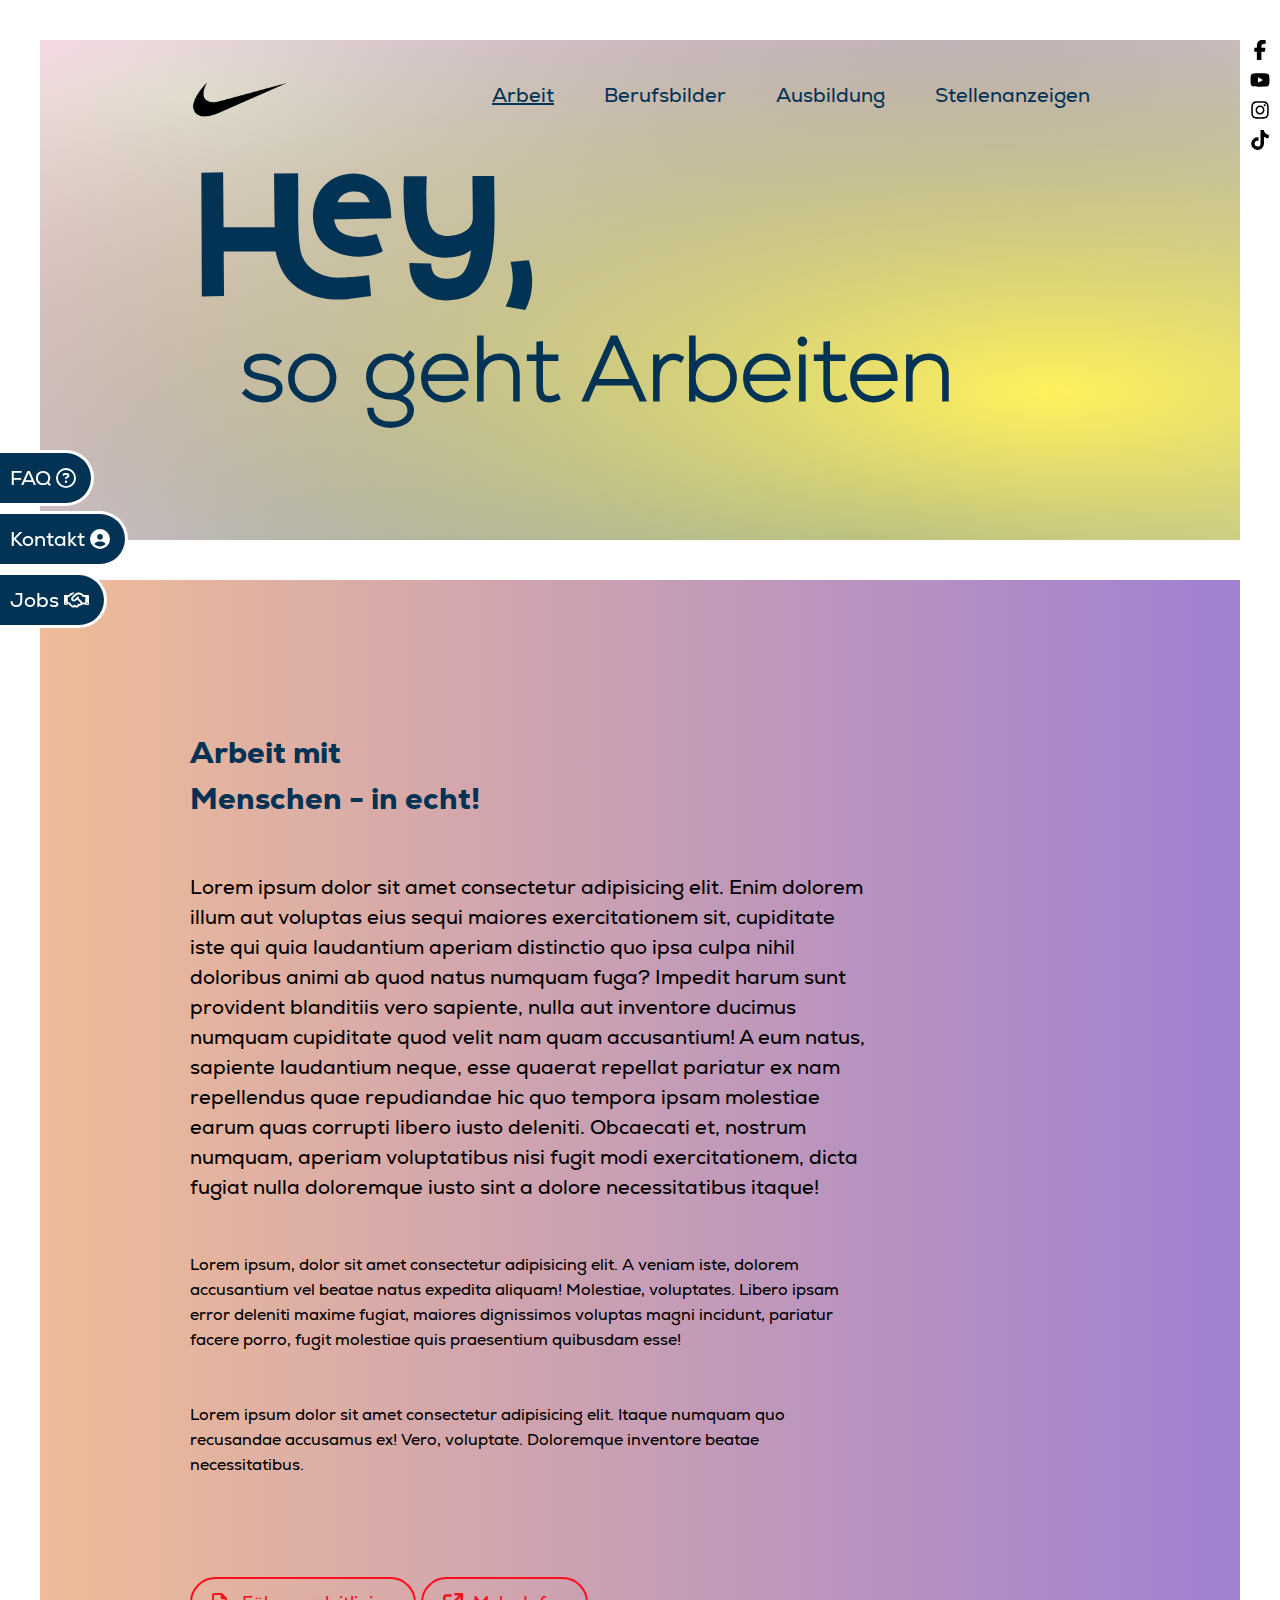
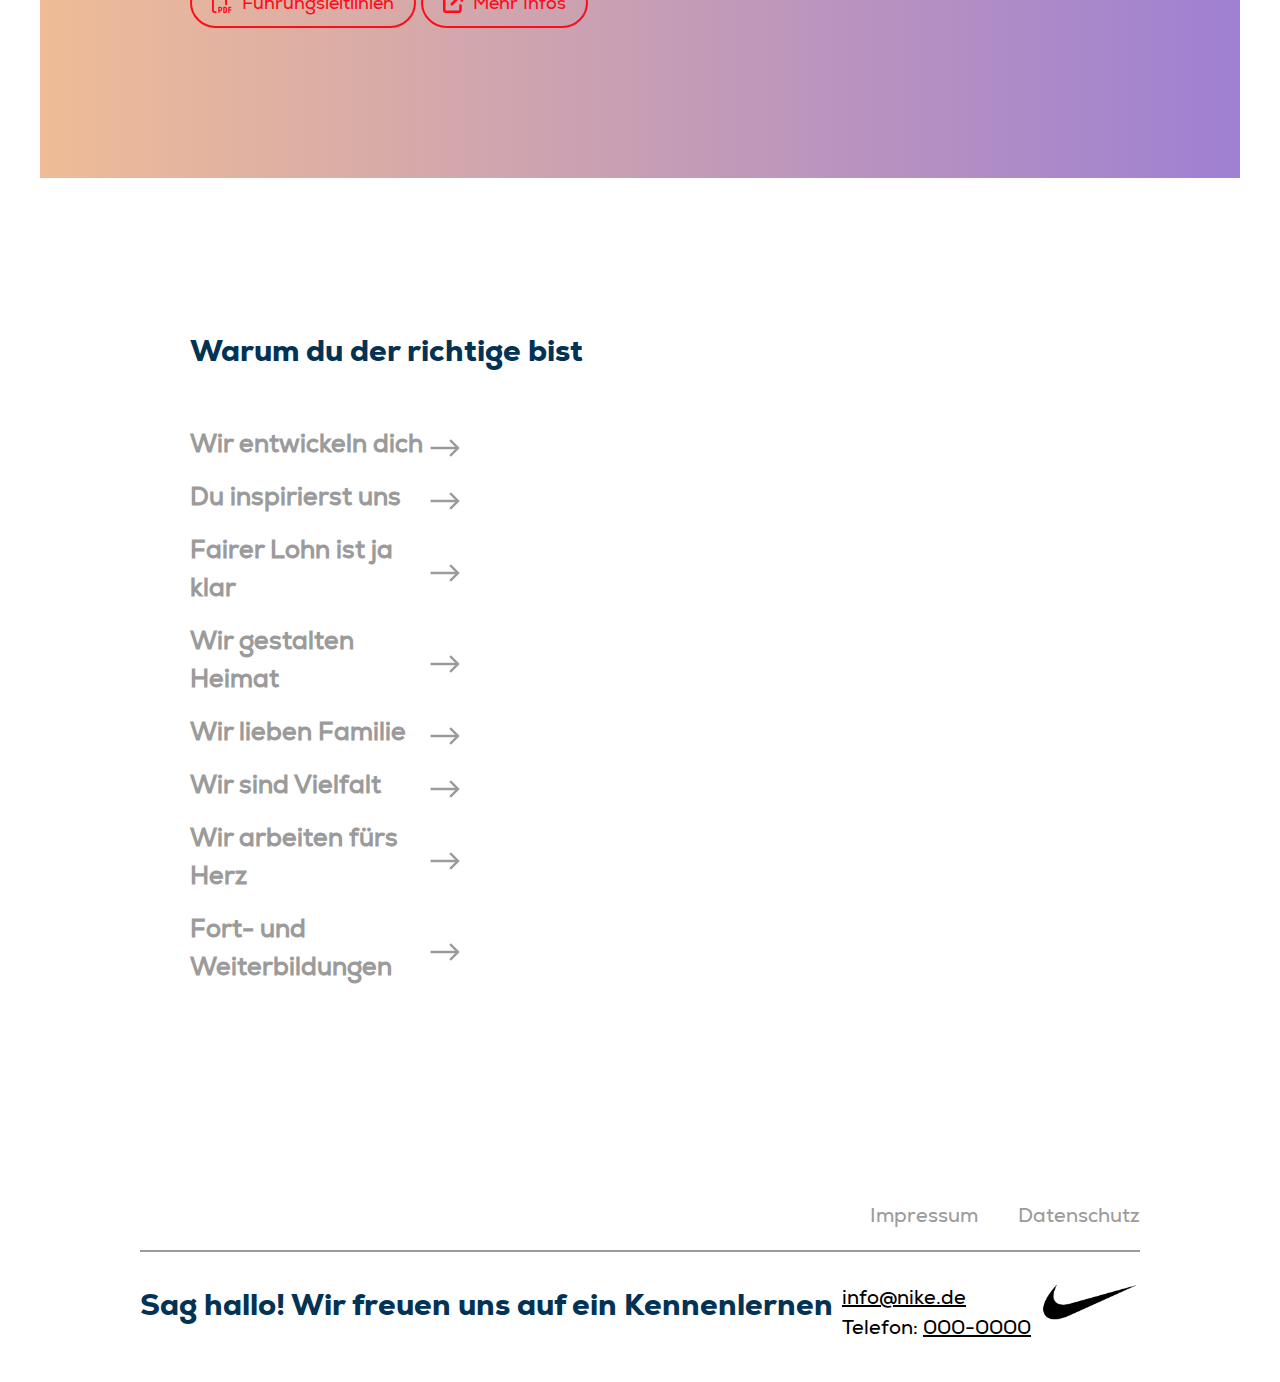
==== pages/unterseite.html @ 3cd03666 "first push" ====
<!DOCTYPE html>
<html lang="en">
<head>
    <meta charset="UTF-8">
    <meta name="viewport" content="width=device-width, initial-scale=1.0">
    <link rel="stylesheet" href="./../style/styles.css">
    <title>Unterseite</title>
</head>
<body>
    <div class="sidenav">
        <a href="">FAQ<img src="./../assets/questionmark.svg" alt=""></a>
        <a href="">Kontakt<img src="./../assets/user.svg" alt=""></a>
        <a href="">Jobs<img src="./../assets/hands.svg" alt=""></a>
    </div>
    <header class="unterseite">
        <nav>
            <a href="./../index.html"><img src="./../assets/nike.png" alt="nike-logo"></a>
            <ul>
                <li><a class="nav-active" href="">Arbeit</a></li>
                <li><a href="">Berufsbilder</a></li>
                <li><a href="">Ausbildung</a></li>
                <li><a href="">Stellenanzeigen</a></li>
            </ul>
        </nav>
        <h1><span>Hey,</span><br>so geht Arbeiten</h1>
        <div class="clipped-image">
            <img src="https://images.unsplash.com/photo-1519698363407-c948d65fbc94?q=80&w=3570&auto=format&fit=crop&ixlib=rb-4.0.3&ixid=M3wxMjA3fDB8MHxwaG90by1wYWdlfHx8fGVufDB8fHx8fA%3D%3D" alt="Background Image">
            <svg xmlns="http://www.w3.org/2000/svg" width="0" height="0">
                <defs>
                    <clipPath id="clip-path">
                        <path d="m63.8 213.2 604-208c49.3-17 103.1 9.2 120.1 58.6 17 49.3-9.2 103.1-58.6 120.1l-604 208c-49.3 17-103.1-9.2-120.1-58.6-17-49.4 9.2-103.1 58.6-120.1z"/>
                    </clipPath>
                </defs>
            </svg>
        </div>
    </header>
    <div class="social">
        <a href=""><img src="./../assets/facebook.svg" alt=""></a>
        <a href=""><img src="./../assets/youtube.svg" alt=""></a>
        <a href=""><img src="./../assets/insta.svg" alt=""></a>
        <a href=""><img src="./../assets/tiktok.svg" alt=""></a>
    </div>
    <section class="block-mit-hintergrund">
        <h2>Arbeit mit <br>Menschen - in echt!</h2>
        <p>Lorem ipsum dolor sit amet consectetur adipisicing elit. Enim dolorem illum aut voluptas eius sequi maiores exercitationem sit, cupiditate iste qui quia laudantium aperiam distinctio quo ipsa culpa nihil doloribus animi ab quod natus numquam fuga? Impedit harum sunt provident blanditiis vero sapiente, nulla aut inventore ducimus numquam cupiditate quod velit nam quam accusantium! A eum natus, sapiente laudantium neque, esse quaerat repellat pariatur ex nam repellendus quae repudiandae hic quo tempora ipsam molestiae earum quas corrupti libero iusto deleniti. Obcaecati et, nostrum numquam, aperiam voluptatibus nisi fugit modi exercitationem, dicta fugiat nulla doloremque iusto sint a dolore necessitatibus itaque!</p>
        <p class="kleiner-text">Lorem ipsum, dolor sit amet consectetur adipisicing elit. A veniam iste, dolorem accusantium vel beatae natus expedita aliquam! Molestiae, voluptates. Libero ipsam error deleniti maxime fugiat, maiores dignissimos voluptas magni incidunt, pariatur facere porro, fugit molestiae quis praesentium quibusdam esse!</p>
        <p class="kleiner-text">Lorem ipsum dolor sit amet consectetur adipisicing elit. Itaque numquam quo recusandae accusamus ex! Vero, voluptate. Doloremque inventore beatae necessitatibus.</p>
        <a href="" class="button inverted"><img src="./../assets/pdf.svg" alt=""> Führungsleitlinien</a>
        <a href="" class="button inverted"><img src="./../assets/arrow-top-right.svg" alt=""> Mehr Infos</a>
        <img src="" alt="">
    </section>
    <section class="punkte-mit-infos">
        <h2>Warum du der richtige bist</h2>
        <div class="tabs">
            <div class="img-headline">
            <h3 class="tablink" onclick="openTab(event, 'entwickeln')">Wir entwickeln dich</h3><img src="./../assets/arrow-grey.svg" alt="">
            </div>
            <div class="img-headline">
            <h3 class="tablink" onclick="openTab(event, 'inspirieren')">Du inspirierst uns</h3><img src="./../assets/arrow-grey.svg" alt="">
            </div>
            <div class="img-headline">
            <h3 class="tablink" onclick="openTab(event, 'lohn')">Fairer Lohn ist ja klar</h3><img src="./../assets/arrow-grey.svg" alt="">
            </div>
            <div class="img-headline">
            <h3 class="tablink" onclick="openTab(event, 'heimat')">Wir gestalten Heimat</h3><img src="./../assets/arrow-grey.svg" alt="">
            </div>
            <div class="img-headline">
            <h3 class="tablink" onclick="openTab(event, 'familie')">Wir lieben Familie</h3><img src="./../assets/arrow-grey.svg" alt="">
            </div>
            <div class="img-headline">
            <h3 class="tablink" onclick="openTab(event, 'vielfalt')">Wir sind Vielfalt</h3><img src="./../assets/arrow-grey.svg" alt="">
            </div>
            <div class="img-headline">
            <h3 class="tablink" onclick="openTab(event, 'herz')">Wir arbeiten fürs Herz</h3><img src="./../assets/arrow-grey.svg" alt="">
            </div>
            <div class="img-headline">
            <h3 class="tablink" onclick="openTab(event, 'weiterbildungen')">Fort- und Weiterbildungen</h3><img src="./../assets/arrow-grey.svg" alt="">
            </div>
        </div>

        <div id="entwickeln" class="tabcontent">
            <p>Bei uns hast du die Möglichkeit, dich kontinuierlich weiterzuentwickeln und neue Fähigkeiten zu erlernen. Unsere Schulungsprogramme, Workshops und Mentoren unterstützen dich dabei, deine beruflichen Ziele zu erreichen. Wir bieten dir eine Plattform, auf der du deine Stärken entfalten und an neuen Herausforderungen wachsen kannst. Egal ob durch interne Projekte oder externe Weiterbildungen – wir setzen alles daran, dass du stets auf dem neuesten Stand bleibst und dein volles Potenzial ausschöpfen kannst.</p>
        </div>
        
        <div id="inspirieren" class="tabcontent">
            <p>Deine Ideen und dein Engagement treiben unser Unternehmen voran. Wir glauben fest daran, dass Innovation aus dem Input jedes Einzelnen entsteht, und schätzen kreative Ansätze, die uns helfen, neue Wege zu gehen. Bei uns hast du nicht nur die Möglichkeit, dich einzubringen, sondern wirst aktiv ermutigt, neue Perspektiven und Ansätze auszuprobieren. Gemeinsam schaffen wir eine inspirierende Atmosphäre, in der Visionen zur Realität werden und kontinuierliche Verbesserung das Herzstück unserer Unternehmenskultur ist.</p>
        </div>
        
        <div id="lohn" class="tabcontent">
            <p>Wir bieten dir eine faire und transparente Vergütung für deine Arbeit. Unser Vergütungssystem ist auf Chancengleichheit und Leistung ausgerichtet und stellt sicher, dass jede Form von Beitrag entsprechend gewürdigt wird. Darüber hinaus bieten wir attraktive Zusatzleistungen, wie betriebliche Altersvorsorge, Gesundheitsprogramme und finanzielle Boni, die deine Motivation belohnen. Wir verstehen, dass Wertschätzung nicht nur über Geld erfolgt, aber eine faire Bezahlung ist für uns eine grundlegende Voraussetzung für eine langfristige und erfolgreiche Zusammenarbeit.</p>
        </div>
        
        <div id="heimat" class="tabcontent">
            <p>Wir engagieren uns aktiv in der Gemeinschaft und gestalten gemeinsam unsere Zukunft. Als verantwortungsbewusstes Unternehmen legen wir großen Wert darauf, in den Regionen, in denen wir tätig sind, einen positiven Beitrag zu leisten. Unsere Mitarbeitenden sind an verschiedenen sozialen Projekten beteiligt, die unsere Umgebung lebenswerter machen. Ob durch Umweltinitiativen, Unterstützung von Bildungseinrichtungen oder gemeinschaftliche Veranstaltungen – wir verstehen uns als Teil der Gemeinschaft und arbeiten daran, diese nachhaltig zu stärken.</p>
        </div>
        
        <div id="familie" class="tabcontent">
            <p>Familienfreundliche Arbeitsbedingungen sind für uns selbstverständlich. Wir wissen, dass die Vereinbarkeit von Beruf und Familie essenziell für ein ausgewogenes Leben ist. Deswegen bieten wir flexible Arbeitszeiten, Homeoffice-Optionen und maßgeschneiderte Teilzeitmodelle an, die es unseren Mitarbeitenden ermöglichen, ihren beruflichen Verpflichtungen nachzugehen, ohne ihre familiären Prioritäten zu vernachlässigen. Zudem unterstützen wir junge Eltern durch finanzielle Zuschüsse und familienfreundliche Initiativen, um ihnen den Wiedereinstieg ins Berufsleben zu erleichtern.</p>
        </div>
        
        <div id="vielfalt" class="tabcontent">
            <p>Wir schätzen und fördern die Vielfalt in unserem Team. Unterschiedliche Perspektiven und Erfahrungen machen uns stark und ermöglichen uns, innovative Lösungen zu entwickeln. Unser Unternehmen steht für ein Arbeitsumfeld, in dem sich jeder Mitarbeitende unabhängig von Herkunft, Geschlecht, Alter, Religion oder sexueller Orientierung willkommen und wertgeschätzt fühlt. Wir setzen uns aktiv für Chancengleichheit ein und ermutigen jeden, seine Einzigartigkeit einzubringen und gemeinsam mit uns zu wachsen.</p>
        </div>
        
        <div id="herz" class="tabcontent">
            <p>Unsere Arbeit hat einen echten Mehrwert für die Gesellschaft. Wir streben danach, Produkte und Dienstleistungen zu schaffen, die das Leben der Menschen verbessern und zu einer nachhaltigeren Zukunft beitragen. Unser Engagement geht über wirtschaftlichen Erfolg hinaus – wir setzen uns für soziale Verantwortung, Umweltschutz und ethisches Handeln ein. Jeden Tag arbeiten wir daran, einen positiven Einfluss auf die Welt um uns herum zu haben und die Herausforderungen unserer Zeit aktiv anzugehen.</p>
        </div>
        
        <div id="weiterbildungen" class="tabcontent">
            <p>Wir unterstützen dich in deiner beruflichen und persönlichen Weiterbildung. Egal, ob du dich auf ein neues Fachgebiet spezialisieren oder deine Führungskompetenzen ausbauen möchtest – wir bieten dir die passenden Schulungen und Kurse an. Unser breites Angebot an Weiterbildungsmaßnahmen sorgt dafür, dass du stets neue Impulse erhältst und dich stetig weiterentwickeln kannst. Wir glauben, dass Lernen ein lebenslanger Prozess ist und fördern deine berufliche Entwicklung auf allen Ebenen.</p>
        </div>
    </section>
    <footer>
        <div class="grau">
            <a href="">Impressum</a><a href="">Datenschutz</a>
        </div>
        <div class="footer-info">
            <h2>Sag hallo! Wir freuen uns auf ein Kennenlernen</h2>
            <div class="footer-contact">
                <a href="email">info@nike.de</a>
                <p>Telefon: <a href="tel:0000000">000-0000</a></p>
            </div>
            <img src="./../assets/nike.png" alt="">
        </div>
    </footer>
    <script src="./../scripts/script.js"></script>
</body>
</html>
---- style/styles.css ----
/* general settings */

:root {
    --primary-color: #FC0D1B;
    --text-blue: #033354;
    --text-grey: #9b9b9b;
}

@font-face {
    font-family: "nexa-extralight";
    src: url(./../fonts/nexa/Nexa-ExtraLight.ttf);
}
@font-face {
    font-family: "nexa-heavy";
    src: url(./../fonts/nexa/Nexa-Heavy.ttf);
}
@font-face {
    font-family: "nexa-regular";
    src: url(./../fonts/nexa/Nexa-Regular.ttf);
}
@font-face {
    font-family: "kocha";
    src: url(./../fonts/kocha/Kocha-Clean.otf);
}
*{
    margin: 0;
    padding: 0;
    box-sizing: border-box;
    color: black;
    font-family: "nexa-regular";
    font-size: 20px;
}
img{
    max-width: 100%;
    display: block;
}
html{
    margin: 40px;
}
h1{
    font-size: 90px;
    font-family: "nexa-extralight";
    color: var(--text-blue);
}
h2{
    font-size: 30px;
    font-family: "nexa-heavy";
    color: var(--text-blue);
}
h3{
    font-size: 25px;
    font-family: "nexa-regular";
    color: var(--text-grey);
}
p{
    font-size: 20px;
}
.button{
    padding: 10px 20px;
    display: inline-block;
    width: fit-content;
    background-color: var(--primary-color);
    color: white;
    border: none;
    border-radius: 50px;
    cursor: pointer;
    font-size: 18px;
    text-decoration: none;
    margin-top: 50px;
    img{
        width: 20px;
        display: inline;
        transform: translateY(4px);
        margin-right: 5px;
    }
}
.inverted{
    background-color: transparent;
    color: var(--primary-color);
    border: 2px solid var(--primary-color);
}

/* styling der einzelnen teile */

header{
    background-image: radial-gradient(at 84.29980677612186% 70.40564800118372%, rgb(255, 241, 92) 0%, hsla(25.71428571428572, 90.0990099009901%, 80.19607843137256%, 0) 100%), radial-gradient(at 72.41374526234685% 99.05638146161041%, rgb(47, 92, 208) 0%, hsla(223.42105263157893, 34.86238532110092%, 57.25490196078431%, 0) 100%), radial-gradient(at 13.170907312759272% 11.737978022841112%, hsla(28.421052631578952, 54.28571428571431%, 93.13725490196079%, 1) 0%, hsla(28.421052631578952, 54.28571428571431%, 93.13725490196079%, 0) 100%), radial-gradient(at 10.855498085732451% 8.821309051008463%, rgb(242, 76, 225) 0%, hsla(345.2459016393443, 79.22077922077926%, 84.90196078431373%, 0) 100%), radial-gradient(at 54.59778639150479% 40.134779857699776%, rgb(28, 68, 168) 0%, hsla(223.42105263157893, 34.86238532110092%, 57.25490196078431%, 0) 100%);
    height: 600px;
    &.unterseite{
        height: 500px;
    }
    nav{
        display: flex;
        justify-content: space-between;
        padding: 40px 150px;
        img{
            width: 100px;
        }
        ul{
            list-style: none;
            display: flex;
            gap: 50px;
            a{
                color: var(--text-blue);
                text-decoration: none;
                &.nav-active{
                    text-decoration: underline;
                }
            }
        }
    }
    h1{
        line-height: 90px;
        padding: 75px 200px;
        position: relative;
        span{
            font-family: "kocha";
            font-size: 180px;
            font-weight: 200;
            color: var(--text-blue);
            position: absolute;
            left: 150px;
            top: 50px;
        }
    }
}
.sidenav{
    position: fixed;
    top: 50%;
    left: 0;
    transition: all 0.3s ease;
    display: flex;
    flex-direction: column;
    a{
        background-color: var(--text-blue);
        border-top-right-radius: 50px;
        border-bottom-right-radius: 50px;
        width: fit-content;
        text-decoration: none;
        color: white;
        display: flex;
        padding: 10px;
        margin-bottom: 5px;
        border: 3px solid white;
        border-left: none;
        transition: 0.3s;
        &:hover{
            scale: 1.2;
            transform: translateX(4%);
        }
        img{
            height: 20px;
            margin: 5px;
        }
    }
}

.social{
    position: absolute;
    right: 10px;
    top: 40px;
    img{
        width: 20px;
        height: 20px;
        margin-bottom: 10px;
    }
}

.text-bunt{
    padding: 150px;
    p {
        background: linear-gradient(90deg, #8282AF, #EFBC97);
        -webkit-background-clip: text;
        -webkit-text-fill-color: transparent;
        background-clip: text;
        /* text-fill-color: transparent; */
        width: 65%;
    }
}

.berufsfelder {
    text-align: center;
    position: relative;

    .slider {
        position: relative;
        width: 80%;
        margin: auto;
        overflow: hidden;

        .slides {
            display: flex;
            transition: transform 0.5s ease-in-out;
            gap: 25px;

            .slide {
                flex: 1 0 calc(25% - 25px); 
                box-sizing: border-box;
                position: relative;

                img {
                    width: 100%;
                    height: 400px;
                    object-fit: cover;
                    border-radius: 25px;
                }
            }
        }

        .navigation {
            display: flex;
            justify-content: center;
            align-items: center;
            margin-top: 10px;

            .prev,
            .next {
                color: black;
                background-color: transparent;
                border: none;
                width: 30px;
                height: 30px;
                cursor: pointer;
                font-size: 18px;
                margin: 0 10px;
                &:hover {
                    background-color: rgba(0, 0, 0, 0.1);
                    border-radius: 50%;
                }
            }

            .dots {
                display: flex;
                gap: 5px; 

                .dot {
                    display: inline-block;
                    width: 10px;
                    height: 10px;
                    background-color: none;
                    border: 1px solid black;
                    border-radius: 25px;
                    cursor: pointer;
                    transition: width 0.3s ease;

                    &:hover{
                        background-color: rgba(0, 0, 0, 0.1);
                    }

                    &.active {
                        width: 30px; 
                        border: 1px solid var(--primary-color);
                    }
                }
            }
        }
    }

    .overlay {
        position: absolute;
        bottom: 10px;
        left: 10px;
        color: white;
        background: rgba(0, 0, 0, 0.5);
        padding: 5px;
    }
}

.block-mit-hintergrund{
    background-image: linear-gradient(90deg, #EFBC97, #9f80d2);
    padding: 150px;
    margin-top: 40px;
    p{
        margin-top: 50px;
        margin-bottom: 50px;
        width: 75%;
    }
    .kleiner-text{
        font-size: 16px;
    }
}

footer{
    margin-inline: 100px;
    margin-top: 50px;
    .grau{
        text-align: right;
        padding-bottom: 20px;
        border-bottom: 2px solid var(--text-grey);
        a{
            color: var(--text-grey);
            text-decoration: none;
            padding-left: 40px;
        }
    }
    .footer-info{
        padding-top: 30px;
        display: flex;
        justify-content: space-between;
        .footer-contact{
            display: flex;
            flex-direction: column;
        }
        img{
            width: 100px;
            height: 40px;
        }
    }
}

/* test */
.punkte-mit-infos {
    padding: 150px;
    display: grid;
    grid-template-columns: 1fr 1fr;
    h2{
        grid-column: 1/3;
        margin-bottom: 50px;
    }
    .tabs {
        .tablink:hover {
            text-decoration: underline;
            cursor: pointer;
        }
        
        .tablink:focus {
            outline: none;
        }
        .tablink.active {
            color: var(--primary-color);
        }
        .img-headline{
            display: flex;
            justify-content: space-between;
            margin-right: 40%;
            margin-bottom: 15px;
            img{
                width: 30px;
                transform: translateY(5px);
            }
        }
    }
    
    
    .tabcontent {
        opacity: 0;
        transition: opacity 0.3s ease, visibility 0.3s ease;
    }
    
    
    
    .tabcontent.active {
        display: block;  
        opacity: 1;      
        visibility: visible; 
    }
    
    .tabcontent {
        display: none; 
        opacity: 0;    
        visibility: hidden; 
        transition: opacity 0.3s ease, visibility 0.3s ease;
    }
}

.clipped-image {
    position: absolute;
    width: 700px;
    height: auto;
    right: 0;
    top: 200px;
    img {
        width: 100%;
        height: auto;
        clip-path: url(#clip-path);
    }
    
    svg {
        position: absolute;
        width: 0;
        height: 0;
        clip-path: none;
        overflow: hidden;
    }
}
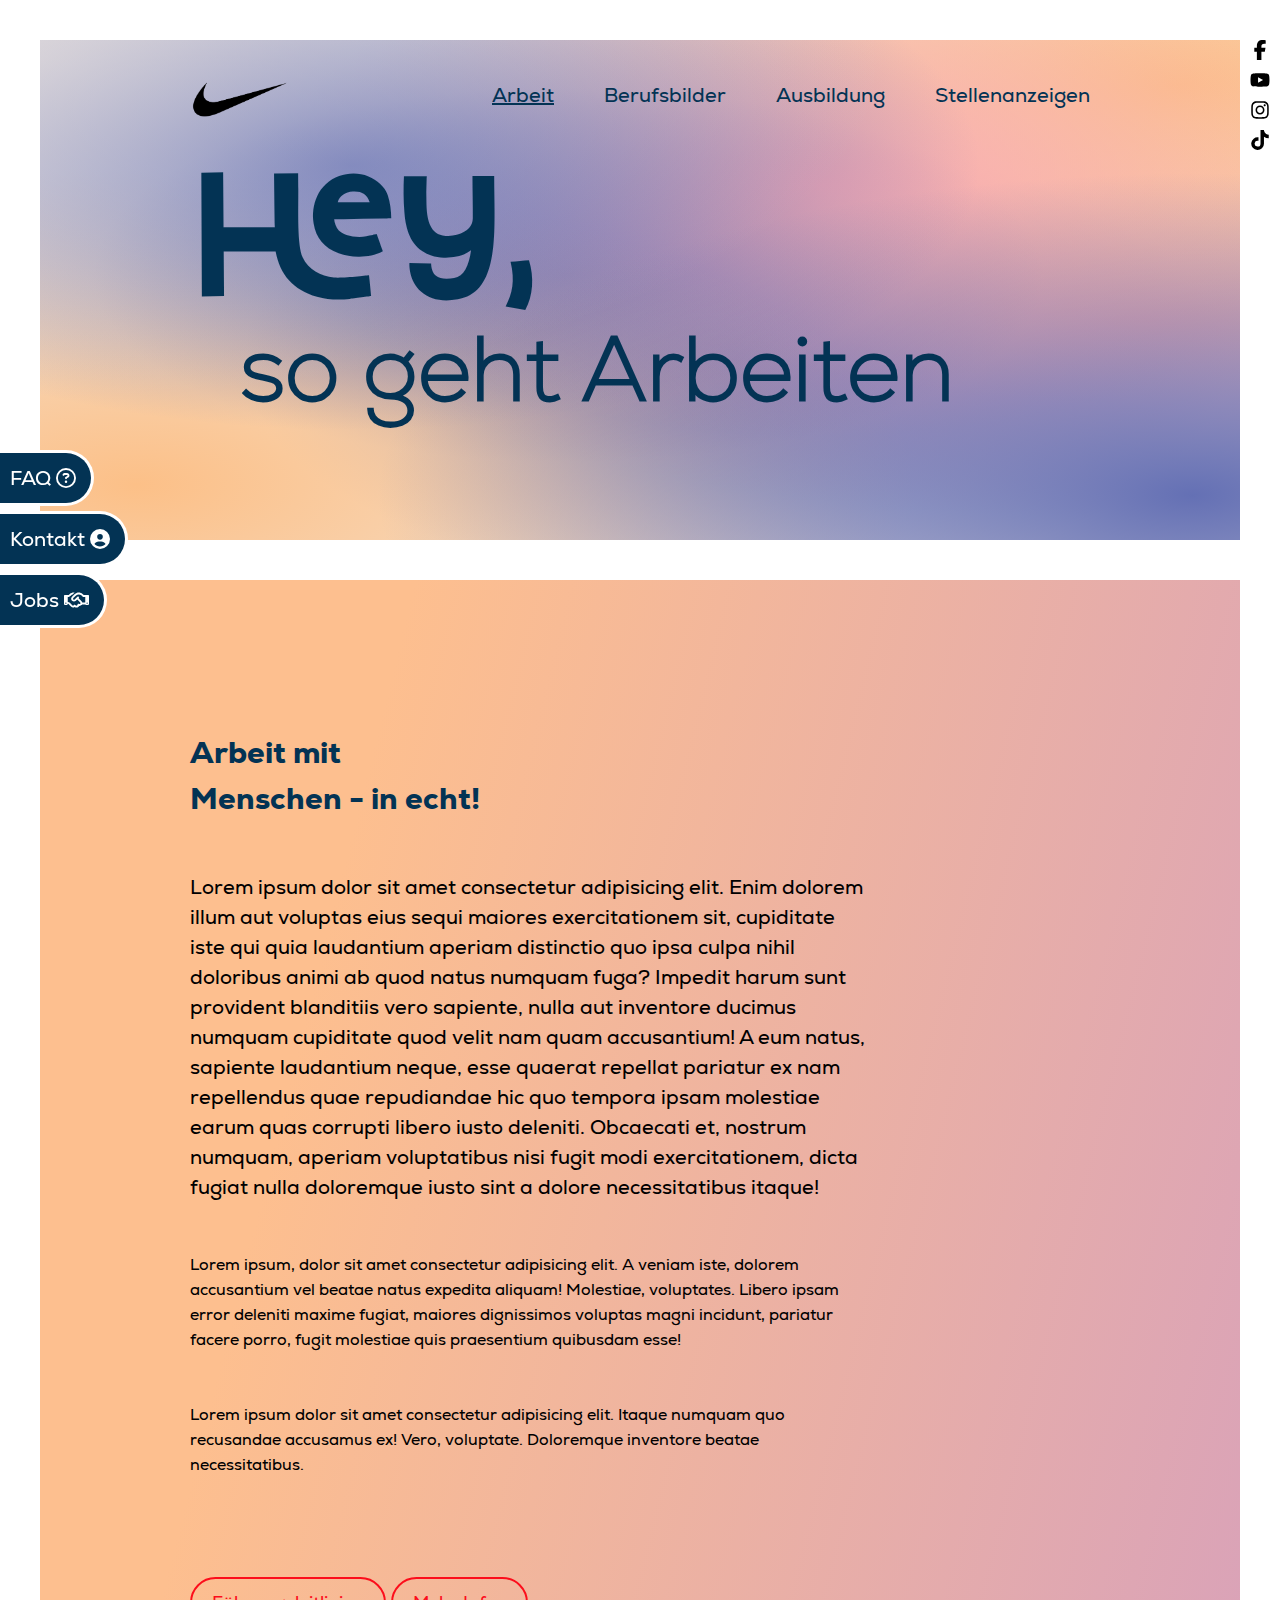
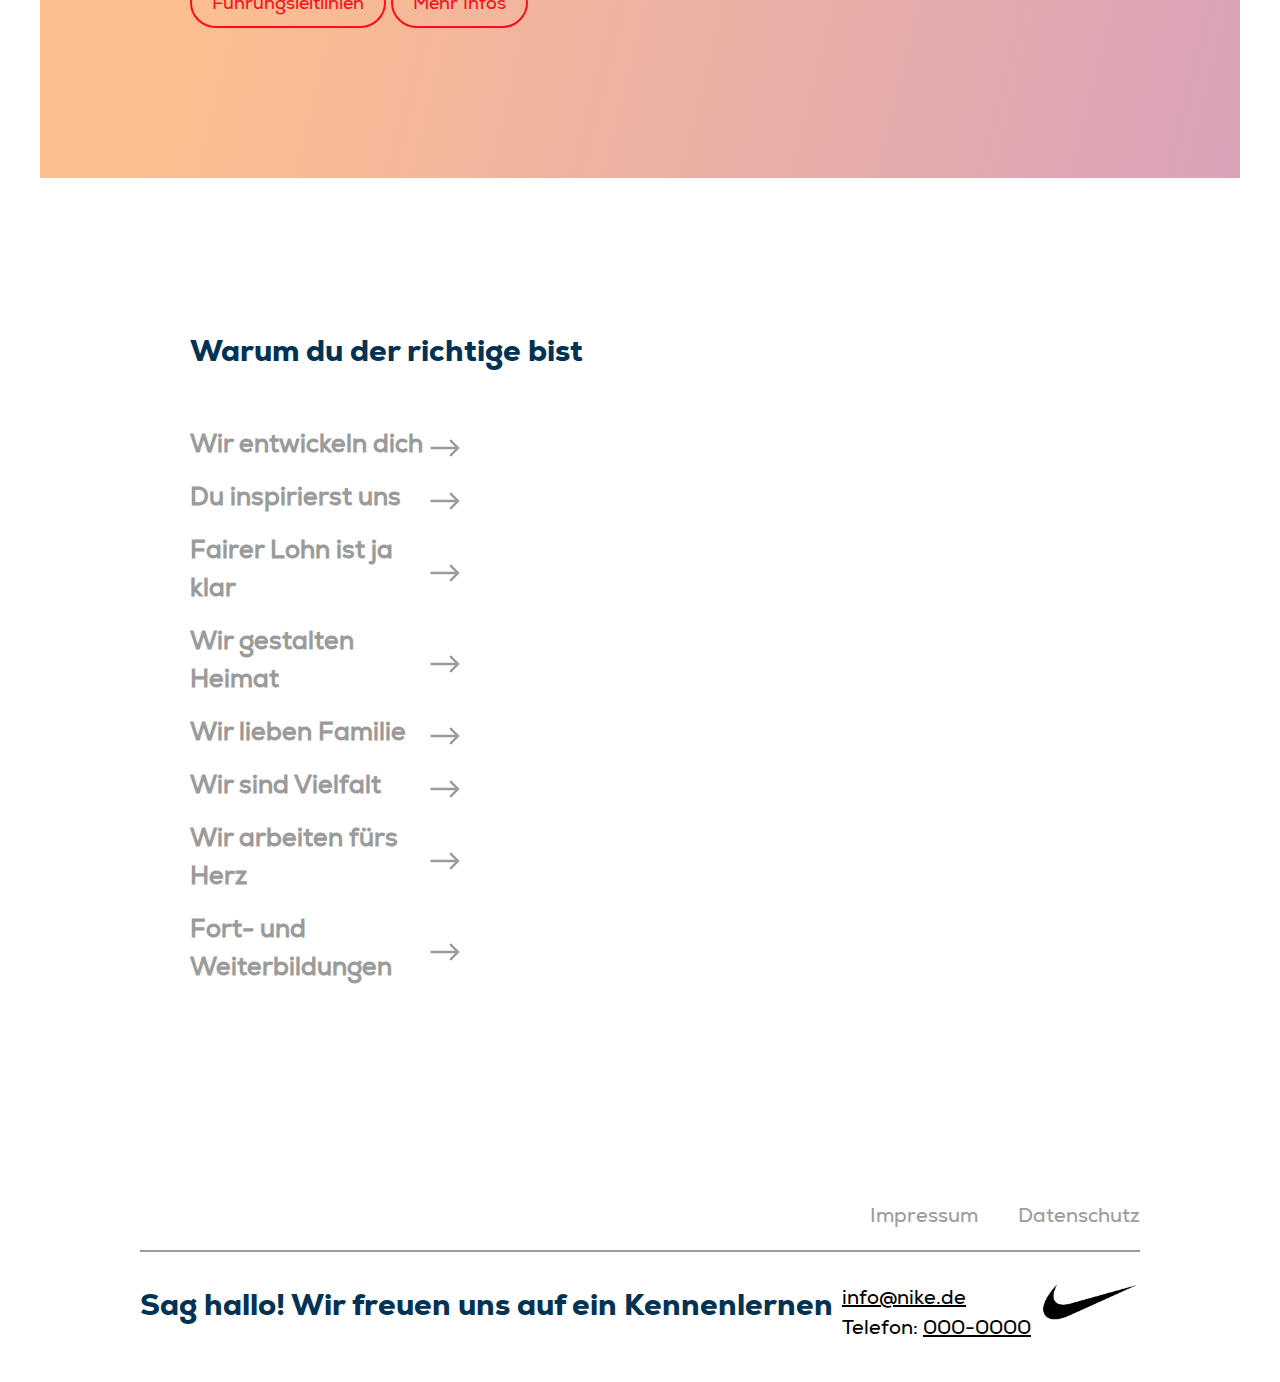
==== commit e2998cdf: "version 0.9" ====
--- a/pages/unterseite.html
+++ b/pages/unterseite.html
@@ -40,7 +40,7 @@
         <a href=""><img src="./../assets/insta.svg" alt=""></a>
         <a href=""><img src="./../assets/tiktok.svg" alt=""></a>
     </div>
-    <section class="block-mit-hintergrund">
+    <section class="block-mit-hintergrund verlauf-2">
         <h2>Arbeit mit <br>Menschen - in echt!</h2>
         <p>Lorem ipsum dolor sit amet consectetur adipisicing elit. Enim dolorem illum aut voluptas eius sequi maiores exercitationem sit, cupiditate iste qui quia laudantium aperiam distinctio quo ipsa culpa nihil doloribus animi ab quod natus numquam fuga? Impedit harum sunt provident blanditiis vero sapiente, nulla aut inventore ducimus numquam cupiditate quod velit nam quam accusantium! A eum natus, sapiente laudantium neque, esse quaerat repellat pariatur ex nam repellendus quae repudiandae hic quo tempora ipsam molestiae earum quas corrupti libero iusto deleniti. Obcaecati et, nostrum numquam, aperiam voluptatibus nisi fugit modi exercitationem, dicta fugiat nulla doloremque iusto sint a dolore necessitatibus itaque!</p>
         <p class="kleiner-text">Lorem ipsum, dolor sit amet consectetur adipisicing elit. A veniam iste, dolorem accusantium vel beatae natus expedita aliquam! Molestiae, voluptates. Libero ipsam error deleniti maxime fugiat, maiores dignissimos voluptas magni incidunt, pariatur facere porro, fugit molestiae quis praesentium quibusdam esse!</p>
--- a/style/styles.css
+++ b/style/styles.css
@@ -83,8 +83,18 @@
 /* styling der einzelnen teile */
 
 header{
-    background-image: radial-gradient(at 84.29980677612186% 70.40564800118372%, rgb(255, 241, 92) 0%, hsla(25.71428571428572, 90.0990099009901%, 80.19607843137256%, 0) 100%), radial-gradient(at 72.41374526234685% 99.05638146161041%, rgb(47, 92, 208) 0%, hsla(223.42105263157893, 34.86238532110092%, 57.25490196078431%, 0) 100%), radial-gradient(at 13.170907312759272% 11.737978022841112%, hsla(28.421052631578952, 54.28571428571431%, 93.13725490196079%, 1) 0%, hsla(28.421052631578952, 54.28571428571431%, 93.13725490196079%, 0) 100%), radial-gradient(at 10.855498085732451% 8.821309051008463%, rgb(242, 76, 225) 0%, hsla(345.2459016393443, 79.22077922077926%, 84.90196078431373%, 0) 100%), radial-gradient(at 54.59778639150479% 40.134779857699776%, rgb(28, 68, 168) 0%, hsla(223.42105263157893, 34.86238532110092%, 57.25490196078431%, 0) 100%);
-    height: 600px;
+    background-color:hsla(31,43%,92%,1);
+    background-image:
+    radial-gradient(at 0% 4%, hsla(30,43%,92%,0.43) 0px, transparent 50%),
+    radial-gradient(at 96% 91%, hsla(231,35%,55%,1) 0px, transparent 50%),
+    radial-gradient(at 26% 25%, hsla(231,35%,55%,1) 0px, transparent 50%),
+    radial-gradient(at 8% 89%, hsla(29,95%,76%,1) 0px, transparent 50%),
+    radial-gradient(at 65% 29%, hsla(353,86%,82%,1) 0px, transparent 50%),
+    radial-gradient(at 44% 47%, hsla(231,35%,55%,1) 0px, transparent 50%),
+    radial-gradient(at 95% 9%, hsla(29,95%,76%,1) 0px, transparent 50%),
+    radial-gradient(at 92% 56%, hsla(353,86%,82%,1) 0px, transparent 50%),
+    radial-gradient(at 58% 64%, hsla(231,35%,55%,1) 0px, transparent 50%);
+    height: 700px;
     &.unterseite{
         height: 500px;
     }
@@ -130,6 +140,7 @@
     transition: all 0.3s ease;
     display: flex;
     flex-direction: column;
+    z-index: 9;
     a{
         background-color: var(--text-blue);
         border-top-right-radius: 50px;
@@ -168,7 +179,7 @@
 .text-bunt{
     padding: 150px;
     p {
-        background: linear-gradient(90deg, #8282AF, #EFBC97);
+        background: linear-gradient(45deg, #8282AF, #EFBC97);
         -webkit-background-clip: text;
         -webkit-text-fill-color: transparent;
         background-clip: text;
@@ -180,6 +191,9 @@
 .berufsfelder {
     text-align: center;
     position: relative;
+    h2{
+        margin-bottom: 50px;
+    }
 
     .slider {
         position: relative;
@@ -191,18 +205,51 @@
             display: flex;
             transition: transform 0.5s ease-in-out;
             gap: 25px;
-
+            
             .slide {
                 flex: 1 0 calc(25% - 25px); 
                 box-sizing: border-box;
                 position: relative;
-
+                
                 img {
                     width: 100%;
                     height: 400px;
                     object-fit: cover;
                     border-radius: 25px;
                 }
+                .overlay {
+                    position: absolute;
+                    bottom: 0;
+                    height: 100%;
+                    border-radius: 25px;
+                    width: 100%;
+                    opacity: 0;
+                    background: linear-gradient(45deg, #8282AF, #EFBC97);
+                    transition: all 0.3s;
+                    &:hover{
+                        height: 100%;
+                    }
+                }
+                &:hover .overlay {
+                    opacity: 0.9;
+                }
+                .container{
+                    position: absolute;
+                    bottom: 20px;
+                    width: 80%;
+                    left: 20px;
+                    display: flex;
+                    justify-content: space-between;
+                    img{
+                        min-width: 20px;
+                        max-width: 50px;
+                        height: 20px;
+                        transform: translateY(10px);
+                    }
+                    h3{
+                        color: white;
+                    }
+                }
             }
         }
 
@@ -211,6 +258,7 @@
             justify-content: center;
             align-items: center;
             margin-top: 10px;
+            margin-bottom: 50px;
 
             .prev,
             .next {
@@ -254,21 +302,19 @@
             }
         }
     }
-
-    .overlay {
-        position: absolute;
-        bottom: 10px;
-        left: 10px;
-        color: white;
-        background: rgba(0, 0, 0, 0.5);
-        padding: 5px;
-    }
 }
 
 .block-mit-hintergrund{
-    background-image: linear-gradient(90deg, #EFBC97, #9f80d2);
     padding: 150px;
     margin-top: 40px;
+    position: relative;
+    overflow: hidden;
+    &.verlauf{
+        background: linear-gradient(284deg, rgba(125,136,197,1) 0%, rgba(201,214,255,1) 75%);;
+    }
+    &.verlauf-2{
+        background: linear-gradient(284deg, rgba(217,162,185,1) 0%, rgba(253,191,143,1) 75%);;
+    }
     p{
         margin-top: 50px;
         margin-bottom: 50px;
@@ -276,6 +322,14 @@
     }
     .kleiner-text{
         font-size: 16px;
+    }
+    .schmal{
+        width: 50%;
+    }
+    img{
+        position: absolute;
+        top: 0;
+        right: -150px;
     }
 }
 
@@ -307,7 +361,6 @@
     }
 }
 
-/* test */
 .punkte-mit-infos {
     padding: 150px;
     display: grid;
@@ -367,7 +420,8 @@
     width: 700px;
     height: auto;
     right: 0;
-    top: 200px;
+    top: 250px;
+    z-index: 9;
     img {
         width: 100%;
         height: auto;
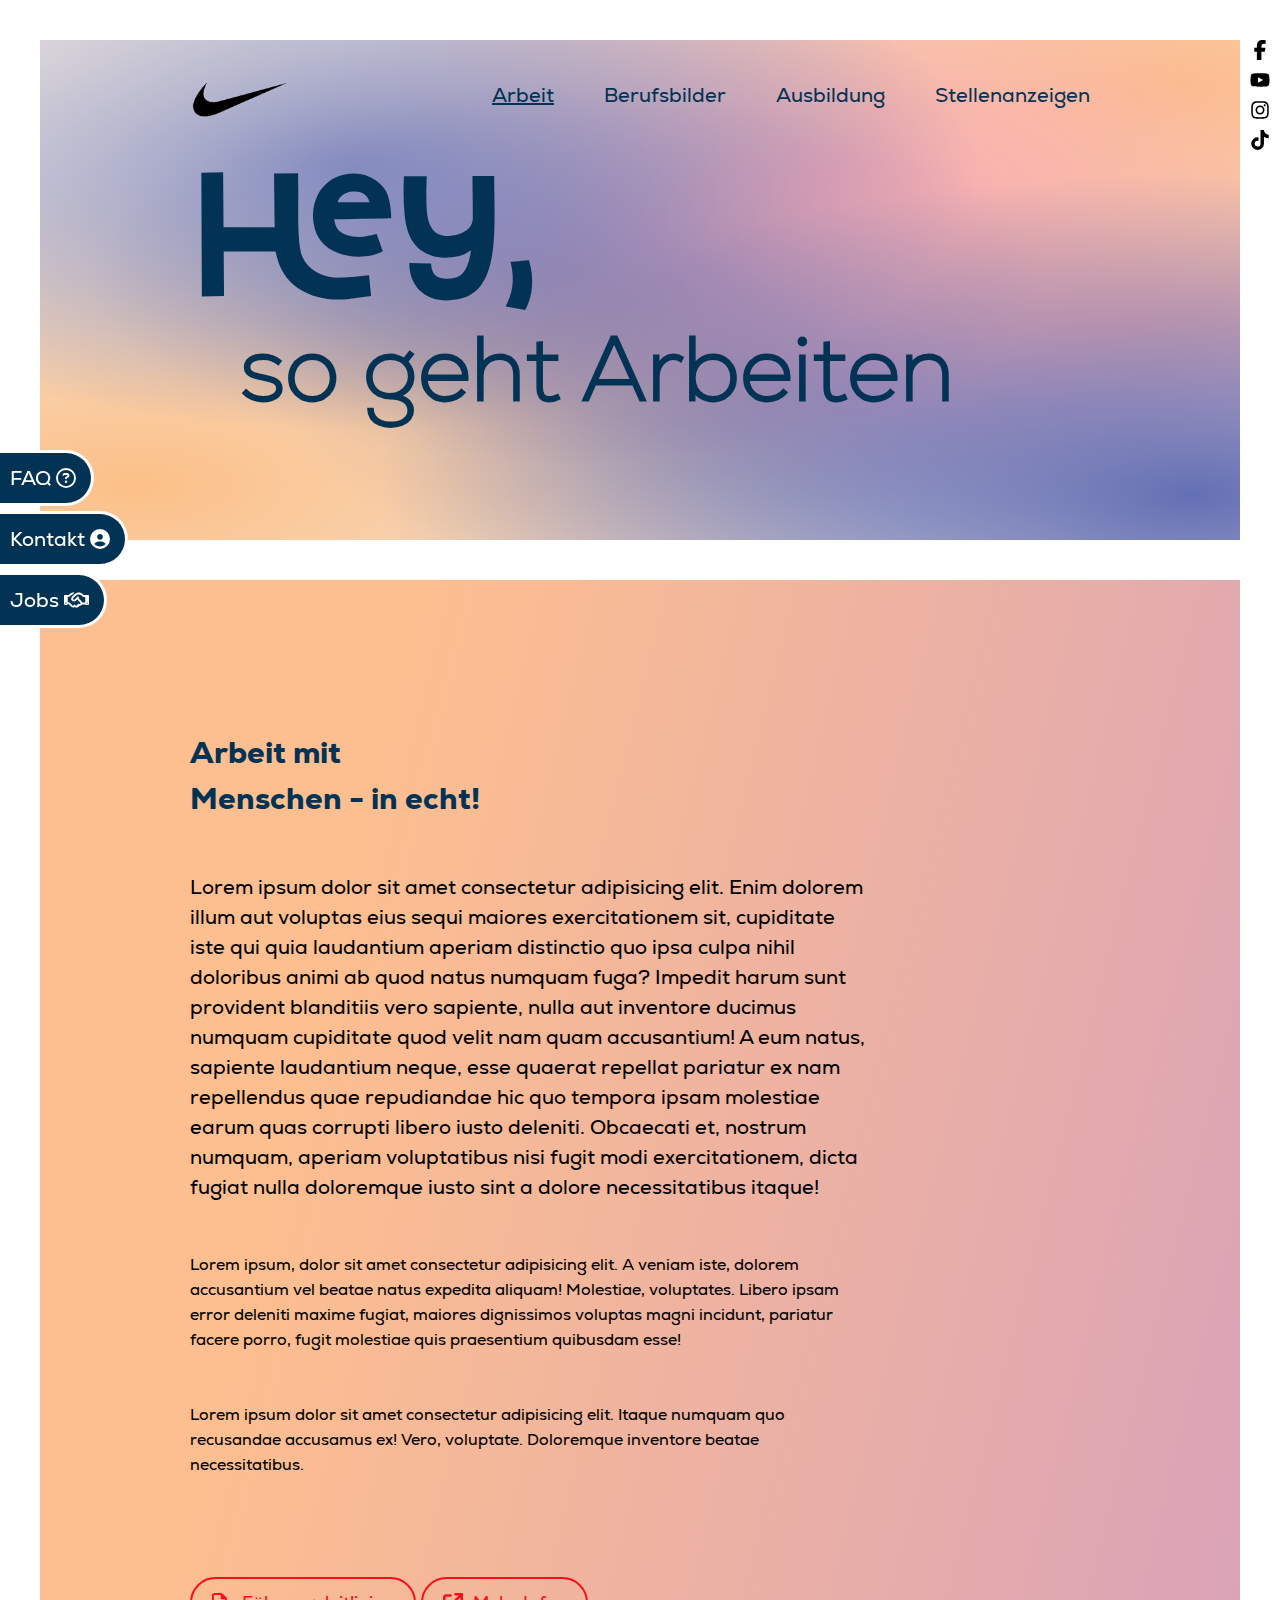
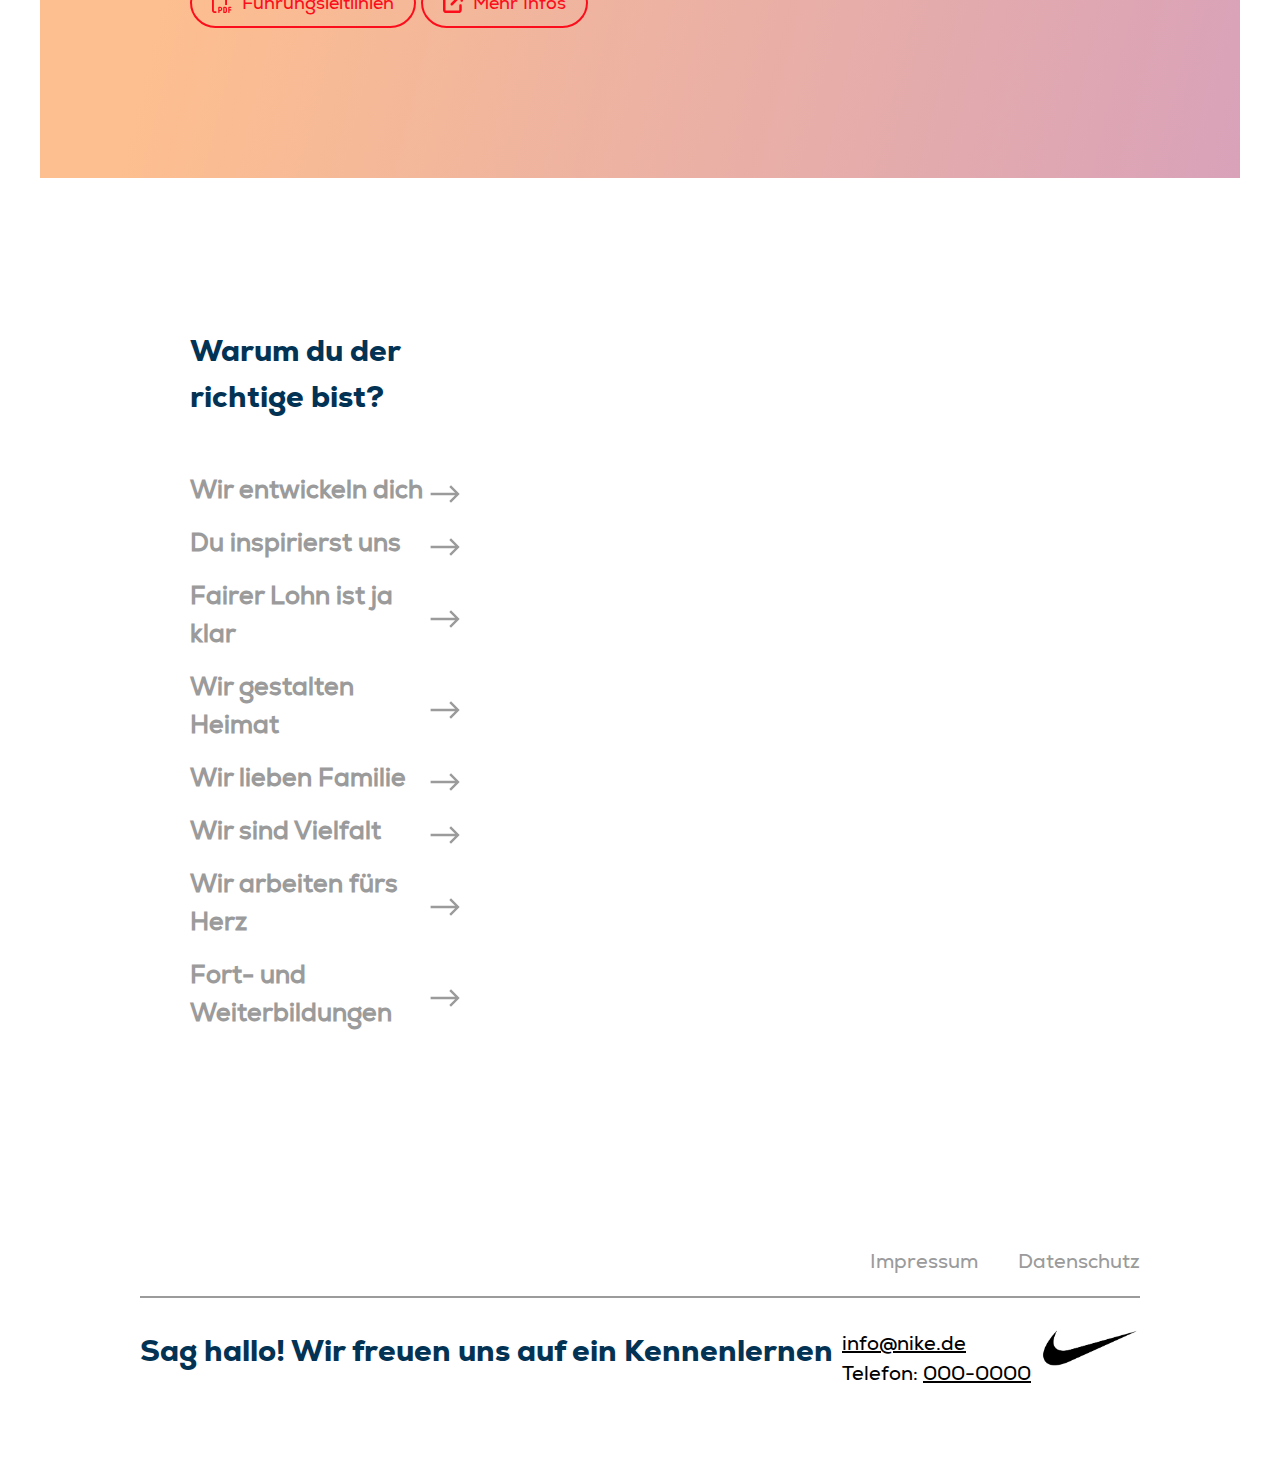
==== commit d4285b6c: "kleine fixes" ====
--- a/pages/unterseite.html
+++ b/pages/unterseite.html
@@ -50,7 +50,7 @@
         <img src="" alt="">
     </section>
     <section class="punkte-mit-infos">
-        <h2>Warum du der richtige bist</h2>
+        <h2>Warum du der <br> richtige bist?</h2>
         <div class="tabs">
             <div class="img-headline">
             <h3 class="tablink" onclick="openTab(event, 'entwickeln')">Wir entwickeln dich</h3><img src="./../assets/arrow-grey.svg" alt="">
--- a/style/styles.css
+++ b/style/styles.css
@@ -1,5 +1,4 @@
-/* general settings */
-
+/* General Settings */
 :root {
     --primary-color: #FC0D1B;
     --text-blue: #033354;
@@ -10,19 +9,24 @@
     font-family: "nexa-extralight";
     src: url(./../fonts/nexa/Nexa-ExtraLight.ttf);
 }
+
 @font-face {
     font-family: "nexa-heavy";
     src: url(./../fonts/nexa/Nexa-Heavy.ttf);
 }
+
 @font-face {
     font-family: "nexa-regular";
     src: url(./../fonts/nexa/Nexa-Regular.ttf);
 }
+
 @font-face {
     font-family: "kocha";
     src: url(./../fonts/kocha/Kocha-Clean.otf);
 }
-*{
+
+/* Base Styles */
+* {
     margin: 0;
     padding: 0;
     box-sizing: border-box;
@@ -30,35 +34,47 @@
     font-family: "nexa-regular";
     font-size: 20px;
 }
-img{
+
+html {
+    margin: 40px;
+}
+
+img {
     max-width: 100%;
     display: block;
 }
-html{
-    margin: 40px;
-}
-h1{
+
+/* Typography */
+h1 {
     font-size: 90px;
     font-family: "nexa-extralight";
     color: var(--text-blue);
-}
-h2{
+    line-height: 90px;
+    padding: 75px 200px;
+    position: relative;
+}
+
+h2 {
     font-size: 30px;
     font-family: "nexa-heavy";
     color: var(--text-blue);
-}
-h3{
+    margin-bottom: 50px;
+}
+
+h3 {
     font-size: 25px;
     font-family: "nexa-regular";
     color: var(--text-grey);
 }
-p{
+
+p {
     font-size: 20px;
 }
-.button{
+
+/* Buttons */
+.button {
     padding: 10px 20px;
     display: inline-block;
-    width: fit-content;
     background-color: var(--primary-color);
     color: white;
     border: none;
@@ -67,73 +83,78 @@
     font-size: 18px;
     text-decoration: none;
     margin-top: 50px;
-    img{
-        width: 20px;
-        display: inline;
-        transform: translateY(4px);
-        margin-right: 5px;
-    }
-}
-.inverted{
+}
+
+.button img {
+    width: 20px;
+    display: inline;
+    transform: translateY(4px);
+    margin-right: 5px;
+}
+
+.button.inverted {
     background-color: transparent;
     color: var(--primary-color);
     border: 2px solid var(--primary-color);
 }
 
-/* styling der einzelnen teile */
-
-header{
-    background-color:hsla(31,43%,92%,1);
-    background-image:
-    radial-gradient(at 0% 4%, hsla(30,43%,92%,0.43) 0px, transparent 50%),
-    radial-gradient(at 96% 91%, hsla(231,35%,55%,1) 0px, transparent 50%),
-    radial-gradient(at 26% 25%, hsla(231,35%,55%,1) 0px, transparent 50%),
-    radial-gradient(at 8% 89%, hsla(29,95%,76%,1) 0px, transparent 50%),
-    radial-gradient(at 65% 29%, hsla(353,86%,82%,1) 0px, transparent 50%),
-    radial-gradient(at 44% 47%, hsla(231,35%,55%,1) 0px, transparent 50%),
-    radial-gradient(at 95% 9%, hsla(29,95%,76%,1) 0px, transparent 50%),
-    radial-gradient(at 92% 56%, hsla(353,86%,82%,1) 0px, transparent 50%),
-    radial-gradient(at 58% 64%, hsla(231,35%,55%,1) 0px, transparent 50%);
+/* Header */
+header {
+    background-color: hsla(31, 43%, 92%, 1);
+    background-image: 
+        radial-gradient(at 0% 4%, hsla(30, 43%, 92%, 0.43) 0px, transparent 50%),
+        radial-gradient(at 96% 91%, hsla(231, 35%, 55%, 1) 0px, transparent 50%),
+        radial-gradient(at 26% 25%, hsla(231, 35%, 55%, 1) 0px, transparent 50%),
+        radial-gradient(at 8% 89%, hsla(29, 95%, 76%, 1) 0px, transparent 50%),
+        radial-gradient(at 65% 29%, hsla(353, 86%, 82%, 1) 0px, transparent 50%),
+        radial-gradient(at 44% 47%, hsla(231, 35%, 55%, 1) 0px, transparent 50%),
+        radial-gradient(at 95% 9%, hsla(29, 95%, 76%, 1) 0px, transparent 50%),
+        radial-gradient(at 92% 56%, hsla(353, 86%, 82%, 1) 0px, transparent 50%),
+        radial-gradient(at 58% 64%, hsla(231, 35%, 55%, 1) 0px, transparent 50%);
     height: 700px;
-    &.unterseite{
-        height: 500px;
-    }
-    nav{
-        display: flex;
-        justify-content: space-between;
-        padding: 40px 150px;
-        img{
-            width: 100px;
-        }
-        ul{
-            list-style: none;
-            display: flex;
-            gap: 50px;
-            a{
-                color: var(--text-blue);
-                text-decoration: none;
-                &.nav-active{
-                    text-decoration: underline;
-                }
-            }
-        }
-    }
-    h1{
-        line-height: 90px;
-        padding: 75px 200px;
-        position: relative;
-        span{
-            font-family: "kocha";
-            font-size: 180px;
-            font-weight: 200;
-            color: var(--text-blue);
-            position: absolute;
-            left: 150px;
-            top: 50px;
-        }
-    }
-}
-.sidenav{
+}
+
+header.unterseite {
+    height: 500px;
+}
+
+header nav {
+    display: flex;
+    justify-content: space-between;
+    padding: 40px 150px;
+}
+
+header nav img {
+    width: 100px;
+}
+
+header nav ul {
+    list-style: none;
+    display: flex;
+    gap: 50px;
+}
+
+header nav a {
+    color: var(--text-blue);
+    text-decoration: none;
+}
+
+header nav a.nav-active {
+    text-decoration: underline;
+}
+
+header h1 span {
+    font-family: "kocha";
+    font-size: 180px;
+    font-weight: 200;
+    color: var(--text-blue);
+    position: absolute;
+    left: 150px;
+    top: 50px;
+}
+
+/* Sidenav */
+.sidenav {
     position: fixed;
     top: 50%;
     left: 0;
@@ -141,280 +162,303 @@
     display: flex;
     flex-direction: column;
     z-index: 9;
-    a{
-        background-color: var(--text-blue);
-        border-top-right-radius: 50px;
-        border-bottom-right-radius: 50px;
-        width: fit-content;
-        text-decoration: none;
-        color: white;
-        display: flex;
-        padding: 10px;
-        margin-bottom: 5px;
-        border: 3px solid white;
-        border-left: none;
-        transition: 0.3s;
-        &:hover{
-            scale: 1.2;
-            transform: translateX(4%);
-        }
-        img{
-            height: 20px;
-            margin: 5px;
-        }
-    }
-}
-
-.social{
+}
+
+.sidenav a {
+    background-color: var(--text-blue);
+    border-top-right-radius: 50px;
+    border-bottom-right-radius: 50px;
+    width: fit-content;
+    text-decoration: none;
+    color: white;
+    display: flex;
+    padding: 10px;
+    margin-bottom: 5px;
+    border: 3px solid white;
+    border-left: none;
+    transition: 0.3s;
+}
+
+.sidenav a:hover {
+    scale: 1.2;
+    transform: translateX(4%);
+}
+
+.sidenav img {
+    height: 20px;
+    margin: 5px;
+}
+
+/* Social Icons */
+.social {
     position: absolute;
     right: 10px;
     top: 40px;
-    img{
-        width: 20px;
-        height: 20px;
-        margin-bottom: 10px;
-    }
-}
-
-.text-bunt{
+}
+
+.social img {
+    width: 20px;
+    height: 20px;
+    margin-bottom: 10px;
+}
+
+/* Text Bunt */
+.text-bunt {
     padding: 150px;
-    p {
-        background: linear-gradient(45deg, #8282AF, #EFBC97);
-        -webkit-background-clip: text;
-        -webkit-text-fill-color: transparent;
-        background-clip: text;
-        /* text-fill-color: transparent; */
-        width: 65%;
-    }
-}
-
+}
+
+.text-bunt p {
+    background: linear-gradient(45deg, #8282AF, #EFBC97);
+    -webkit-background-clip: text;
+    -webkit-text-fill-color: transparent;
+    background-clip: text;
+    width: 65%;
+}
+
+/* Berufsfelder */
 .berufsfelder {
     text-align: center;
     position: relative;
-    h2{
-        margin-bottom: 50px;
-    }
-
-    .slider {
-        position: relative;
-        width: 80%;
-        margin: auto;
-        overflow: hidden;
-
-        .slides {
-            display: flex;
-            transition: transform 0.5s ease-in-out;
-            gap: 25px;
-            
-            .slide {
-                flex: 1 0 calc(25% - 25px); 
-                box-sizing: border-box;
-                position: relative;
-                
-                img {
-                    width: 100%;
-                    height: 400px;
-                    object-fit: cover;
-                    border-radius: 25px;
-                }
-                .overlay {
-                    position: absolute;
-                    bottom: 0;
-                    height: 100%;
-                    border-radius: 25px;
-                    width: 100%;
-                    opacity: 0;
-                    background: linear-gradient(45deg, #8282AF, #EFBC97);
-                    transition: all 0.3s;
-                    &:hover{
-                        height: 100%;
-                    }
-                }
-                &:hover .overlay {
-                    opacity: 0.9;
-                }
-                .container{
-                    position: absolute;
-                    bottom: 20px;
-                    width: 80%;
-                    left: 20px;
-                    display: flex;
-                    justify-content: space-between;
-                    img{
-                        min-width: 20px;
-                        max-width: 50px;
-                        height: 20px;
-                        transform: translateY(10px);
-                    }
-                    h3{
-                        color: white;
-                    }
-                }
-            }
-        }
-
-        .navigation {
-            display: flex;
-            justify-content: center;
-            align-items: center;
-            margin-top: 10px;
-            margin-bottom: 50px;
-
-            .prev,
-            .next {
-                color: black;
-                background-color: transparent;
-                border: none;
-                width: 30px;
-                height: 30px;
-                cursor: pointer;
-                font-size: 18px;
-                margin: 0 10px;
-                &:hover {
-                    background-color: rgba(0, 0, 0, 0.1);
-                    border-radius: 50%;
-                }
-            }
-
-            .dots {
-                display: flex;
-                gap: 5px; 
-
-                .dot {
-                    display: inline-block;
-                    width: 10px;
-                    height: 10px;
-                    background-color: none;
-                    border: 1px solid black;
-                    border-radius: 25px;
-                    cursor: pointer;
-                    transition: width 0.3s ease;
-
-                    &:hover{
-                        background-color: rgba(0, 0, 0, 0.1);
-                    }
-
-                    &.active {
-                        width: 30px; 
-                        border: 1px solid var(--primary-color);
-                    }
-                }
-            }
-        }
-    }
-}
-
-.block-mit-hintergrund{
+}
+
+.berufsfelder .slider {
+    position: relative;
+    width: 80%;
+    margin: auto;
+    overflow: hidden;
+}
+
+.berufsfelder .slides {
+    display: flex;
+    transition: transform 0.5s ease-in-out;
+    gap: 25px;
+}
+
+.berufsfelder .slide {
+    flex: 1 0 calc(25% - 25px); 
+    box-sizing: border-box;
+    position: relative;
+}
+
+.berufsfelder .slide img {
+    width: 100%;
+    height: 400px;
+    object-fit: cover;
+    border-radius: 25px;
+}
+
+.berufsfelder .slide .overlay {
+    position: absolute;
+    bottom: 0;
+    height: 100%;
+    border-radius: 25px;
+    width: 100%;
+    opacity: 0;
+    background: linear-gradient(45deg, #8282AF, #EFBC97);
+    transition: all 0.3s;
+}
+
+.berufsfelder .slide:hover .overlay {
+    opacity: 0.9;
+}
+
+.berufsfelder .slide .container {
+    position: absolute;
+    bottom: 20px;
+    width: 80%;
+    left: 20px;
+    display: flex;
+    justify-content: space-between;
+}
+
+.berufsfelder .slide .container img {
+    min-width: 20px;
+    max-width: 50px;
+    height: 20px;
+    transform: translateY(10px);
+}
+
+.berufsfelder .slide .container h3 {
+    color: white;
+}
+
+.berufsfelder .navigation {
+    display: flex;
+    justify-content: center;
+    align-items: center;
+    margin-top: 10px;
+    margin-bottom: 50px;
+}
+
+.berufsfelder .navigation .prev,
+.berufsfelder .navigation .next {
+    color: black;
+    background-color: transparent;
+    border: none;
+    width: 30px;
+    height: 30px;
+    cursor: pointer;
+    font-size: 18px;
+    margin: 0 10px;
+}
+
+.berufsfelder .navigation .prev:hover,
+.berufsfelder .navigation .next:hover {
+    background-color: rgba(0, 0, 0, 0.1);
+    border-radius: 50%;
+}
+
+.berufsfelder .navigation .dots {
+    display: flex;
+    gap: 5px;
+}
+
+.berufsfelder .navigation .dot {
+    display: inline-block;
+    width: 10px;
+    height: 10px;
+    background-color: none;
+    border: 1px solid black;
+    border-radius: 25px;
+    cursor: pointer;
+    transition: width 0.3s ease;
+}
+
+.berufsfelder .navigation .dot:hover {
+    background-color: rgba(0, 0, 0, 0.1);
+}
+
+.berufsfelder .navigation .dot.active {
+    width: 30px;
+    border: 1px solid var(--primary-color);
+}
+
+/* Block mit Hintergrund */
+.block-mit-hintergrund {
     padding: 150px;
     margin-top: 40px;
     position: relative;
     overflow: hidden;
-    &.verlauf{
-        background: linear-gradient(284deg, rgba(125,136,197,1) 0%, rgba(201,214,255,1) 75%);;
-    }
-    &.verlauf-2{
-        background: linear-gradient(284deg, rgba(217,162,185,1) 0%, rgba(253,191,143,1) 75%);;
-    }
-    p{
-        margin-top: 50px;
-        margin-bottom: 50px;
-        width: 75%;
-    }
-    .kleiner-text{
-        font-size: 16px;
-    }
-    .schmal{
-        width: 50%;
-    }
-    img{
-        position: absolute;
-        top: 0;
-        right: -150px;
-    }
-}
-
-footer{
+}
+
+.block-mit-hintergrund.verlauf {
+    background: linear-gradient(284deg, rgba(125, 136, 197, 1) 0%, rgba(201, 214, 255, 1) 75%);
+}
+
+.block-mit-hintergrund.verlauf-2 {
+    background: linear-gradient(284deg, rgba(217, 162, 185, 1) 0%, rgba(253, 191, 143, 1) 75%);
+}
+
+.block-mit-hintergrund p {
+    margin-top: 50px;
+    margin-bottom: 50px;
+    width: 75%;
+}
+
+.block-mit-hintergrund .kleiner-text {
+    font-size: 16px;
+}
+
+.block-mit-hintergrund .schmal {
+    width: 50%;
+}
+
+.block-mit-hintergrund .menschen {
+    position: absolute;
+    top: 0;
+    right: -150px;
+}
+
+/* Footer */
+footer {
     margin-inline: 100px;
     margin-top: 50px;
-    .grau{
-        text-align: right;
-        padding-bottom: 20px;
-        border-bottom: 2px solid var(--text-grey);
-        a{
-            color: var(--text-grey);
-            text-decoration: none;
-            padding-left: 40px;
-        }
-    }
-    .footer-info{
-        padding-top: 30px;
-        display: flex;
-        justify-content: space-between;
-        .footer-contact{
-            display: flex;
-            flex-direction: column;
-        }
-        img{
-            width: 100px;
-            height: 40px;
-        }
-    }
-}
-
+}
+
+footer .grau {
+    text-align: right;
+    padding-bottom: 20px;
+    border-bottom: 2px solid var(--text-grey);
+}
+
+footer .grau a {
+    color: var(--text-grey);
+    text-decoration: none;
+    padding-left: 40px;
+}
+
+footer .footer-info {
+    padding-top: 30px;
+    display: flex;
+    justify-content: space-between;
+}
+
+footer .footer-info .footer-contact {
+    display: flex;
+    flex-direction: column;
+}
+
+footer .footer-info img {
+    width: 100px;
+    height: 40px;
+}
+
+/* Punkte mit Infos */
 .punkte-mit-infos {
     padding: 150px;
     display: grid;
     grid-template-columns: 1fr 1fr;
-    h2{
-        grid-column: 1/3;
-        margin-bottom: 50px;
-    }
-    .tabs {
-        .tablink:hover {
-            text-decoration: underline;
-            cursor: pointer;
-        }
-        
-        .tablink:focus {
-            outline: none;
-        }
-        .tablink.active {
-            color: var(--primary-color);
-        }
-        .img-headline{
-            display: flex;
-            justify-content: space-between;
-            margin-right: 40%;
-            margin-bottom: 15px;
-            img{
-                width: 30px;
-                transform: translateY(5px);
-            }
-        }
-    }
-    
-    
-    .tabcontent {
-        opacity: 0;
-        transition: opacity 0.3s ease, visibility 0.3s ease;
-    }
-    
-    
-    
-    .tabcontent.active {
-        display: block;  
-        opacity: 1;      
-        visibility: visible; 
-    }
-    
-    .tabcontent {
-        display: none; 
-        opacity: 0;    
-        visibility: hidden; 
-        transition: opacity 0.3s ease, visibility 0.3s ease;
-    }
-}
-
+}
+
+.punkte-mit-infos h2 {
+    grid-column: 1 / 3;
+    margin-bottom: 50px;
+}
+
+.punkte-mit-infos .tabs .tablink:hover {
+    text-decoration: underline;
+    cursor: pointer;
+}
+
+.punkte-mit-infos .tabs .tablink:focus {
+    outline: none;
+}
+
+.punkte-mit-infos .tabs .tablink.active {
+    color: var(--primary-color);
+}
+
+.punkte-mit-infos .tabs .img-headline {
+    display: flex;
+    justify-content: space-between;
+    margin-right: 40%;
+    margin-bottom: 15px;
+}
+
+.punkte-mit-infos .tabs .img-headline img {
+    width: 30px;
+    transform: translateY(5px);
+}
+
+.punkte-mit-infos .tabcontent {
+    opacity: 0;
+    transition: opacity 0.3s ease, visibility 0.3s ease;
+}
+
+.punkte-mit-infos .tabcontent.active {
+    display: block;
+    opacity: 1;
+    visibility: visible;
+}
+
+.punkte-mit-infos .tabcontent {
+    display: none;
+    opacity: 0;
+    visibility: hidden;
+    transition: opacity 0.3s ease, visibility 0.3s ease;
+}
+
+/* Clipped Image */
 .clipped-image {
     position: absolute;
     width: 700px;
@@ -422,17 +466,18 @@
     right: 0;
     top: 250px;
     z-index: 9;
-    img {
-        width: 100%;
-        height: auto;
-        clip-path: url(#clip-path);
-    }
-    
-    svg {
-        position: absolute;
-        width: 0;
-        height: 0;
-        clip-path: none;
-        overflow: hidden;
-    }
+}
+
+.clipped-image img {
+    width: 100%;
+    height: auto;
+    clip-path: url(#clip-path);
+}
+
+.clipped-image svg {
+    position: absolute;
+    width: 0;
+    height: 0;
+    clip-path: none;
+    overflow: hidden;
 }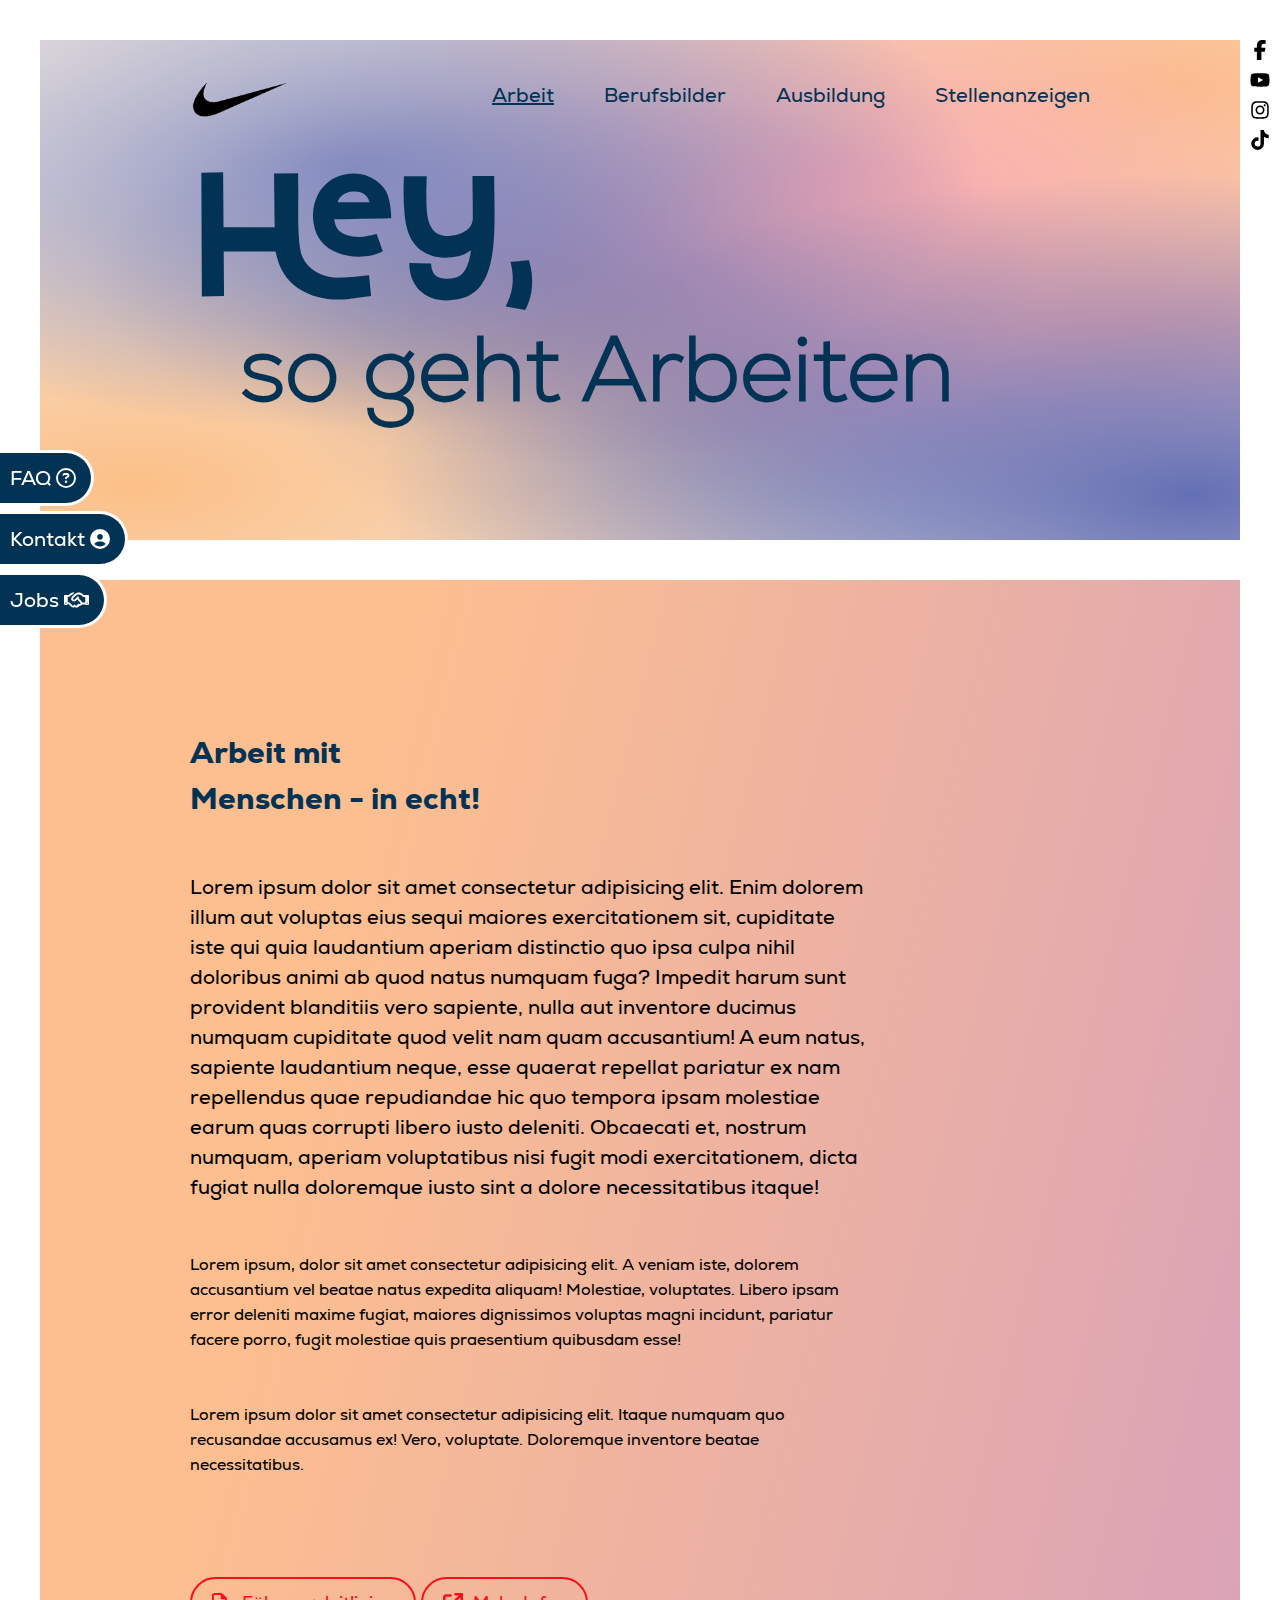
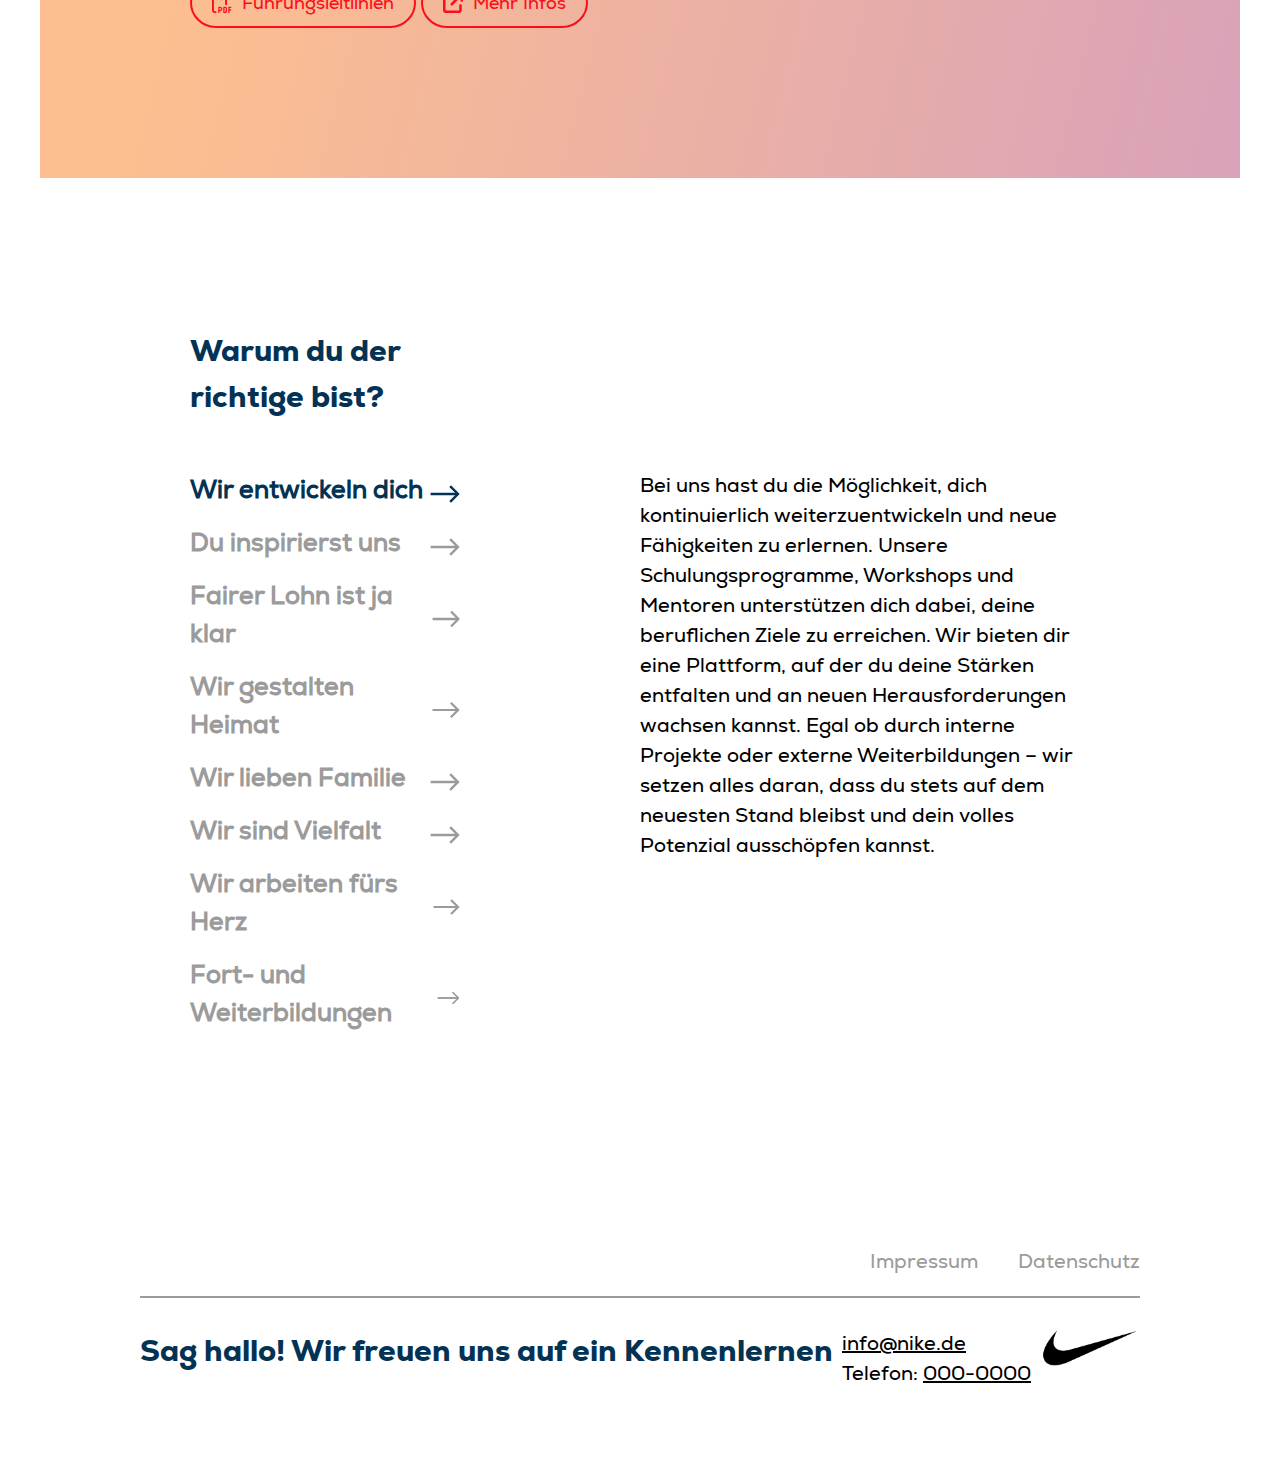
==== commit 39faf449: "pfeile gefärbt" ====
--- a/pages/unterseite.html
+++ b/pages/unterseite.html
@@ -53,28 +53,92 @@
         <h2>Warum du der <br> richtige bist?</h2>
         <div class="tabs">
             <div class="img-headline">
-            <h3 class="tablink" onclick="openTab(event, 'entwickeln')">Wir entwickeln dich</h3><img src="./../assets/arrow-grey.svg" alt="">
+            <h3 id="defaultTab" class="tablink" onclick="openTab(event, 'entwickeln')">Wir entwickeln dich</h3>
+            <svg class="arrow" xmlns="http://www.w3.org/2000/svg" viewBox="0 0 25 25">
+                <title>Arrow</title>
+                <g id="Right-2" data-name="Right">
+                    <polygon 
+                        points="17.5 5.999 16.793 6.706 22.086 11.999 1 11.999 1 12.999 22.086 12.999 16.792 18.294 17.499 19.001 24 12.499 17.5 5.999"
+                        class="arrow-path"/>
+                </g>
+            </svg>
             </div>
             <div class="img-headline">
-            <h3 class="tablink" onclick="openTab(event, 'inspirieren')">Du inspirierst uns</h3><img src="./../assets/arrow-grey.svg" alt="">
+            <h3 class="tablink" onclick="openTab(event, 'inspirieren')">Du inspirierst uns</h3>
+            <svg class="arrow" xmlns="http://www.w3.org/2000/svg" viewBox="0 0 25 25">
+                <title>Arrow</title>
+                <g id="Right-2" data-name="Right">
+                    <polygon 
+                        points="17.5 5.999 16.793 6.706 22.086 11.999 1 11.999 1 12.999 22.086 12.999 16.792 18.294 17.499 19.001 24 12.499 17.5 5.999"
+                        class="arrow-path"/>
+                </g>
+            </svg>
             </div>
             <div class="img-headline">
-            <h3 class="tablink" onclick="openTab(event, 'lohn')">Fairer Lohn ist ja klar</h3><img src="./../assets/arrow-grey.svg" alt="">
+            <h3 class="tablink" onclick="openTab(event, 'lohn')">Fairer Lohn ist ja klar</h3>
+            <svg class="arrow" xmlns="http://www.w3.org/2000/svg" viewBox="0 0 25 25">
+                <title>Arrow</title>
+                <g id="Right-2" data-name="Right">
+                    <polygon 
+                        points="17.5 5.999 16.793 6.706 22.086 11.999 1 11.999 1 12.999 22.086 12.999 16.792 18.294 17.499 19.001 24 12.499 17.5 5.999"
+                        class="arrow-path"/>
+                </g>
+            </svg>
             </div>
             <div class="img-headline">
-            <h3 class="tablink" onclick="openTab(event, 'heimat')">Wir gestalten Heimat</h3><img src="./../assets/arrow-grey.svg" alt="">
+            <h3 class="tablink" onclick="openTab(event, 'heimat')">Wir gestalten Heimat</h3>
+            <svg class="arrow" xmlns="http://www.w3.org/2000/svg" viewBox="0 0 25 25">
+                <title>Arrow</title>
+                <g id="Right-2" data-name="Right">
+                    <polygon 
+                        points="17.5 5.999 16.793 6.706 22.086 11.999 1 11.999 1 12.999 22.086 12.999 16.792 18.294 17.499 19.001 24 12.499 17.5 5.999"
+                        class="arrow-path"/>
+                </g>
+            </svg>
             </div>
             <div class="img-headline">
-            <h3 class="tablink" onclick="openTab(event, 'familie')">Wir lieben Familie</h3><img src="./../assets/arrow-grey.svg" alt="">
+            <h3 class="tablink" onclick="openTab(event, 'familie')">Wir lieben Familie</h3>
+            <svg class="arrow" xmlns="http://www.w3.org/2000/svg" viewBox="0 0 25 25">
+                <title>Arrow</title>
+                <g id="Right-2" data-name="Right">
+                    <polygon 
+                        points="17.5 5.999 16.793 6.706 22.086 11.999 1 11.999 1 12.999 22.086 12.999 16.792 18.294 17.499 19.001 24 12.499 17.5 5.999"
+                        class="arrow-path"/>
+                </g>
+            </svg>
             </div>
             <div class="img-headline">
-            <h3 class="tablink" onclick="openTab(event, 'vielfalt')">Wir sind Vielfalt</h3><img src="./../assets/arrow-grey.svg" alt="">
+            <h3 class="tablink" onclick="openTab(event, 'vielfalt')">Wir sind Vielfalt</h3>
+            <svg class="arrow" xmlns="http://www.w3.org/2000/svg" viewBox="0 0 25 25">
+                <title>Arrow</title>
+                <g id="Right-2" data-name="Right">
+                    <polygon 
+                        points="17.5 5.999 16.793 6.706 22.086 11.999 1 11.999 1 12.999 22.086 12.999 16.792 18.294 17.499 19.001 24 12.499 17.5 5.999"
+                        class="arrow-path"/>
+                </g>
+            </svg>
             </div>
             <div class="img-headline">
-            <h3 class="tablink" onclick="openTab(event, 'herz')">Wir arbeiten fürs Herz</h3><img src="./../assets/arrow-grey.svg" alt="">
+            <h3 class="tablink" onclick="openTab(event, 'herz')">Wir arbeiten fürs Herz</h3>
+            <svg class="arrow" xmlns="http://www.w3.org/2000/svg" viewBox="0 0 25 25">
+                <title>Arrow</title>
+                <g id="Right-2" data-name="Right">
+                    <polygon 
+                        points="17.5 5.999 16.793 6.706 22.086 11.999 1 11.999 1 12.999 22.086 12.999 16.792 18.294 17.499 19.001 24 12.499 17.5 5.999"
+                        class="arrow-path"/>
+                </g>
+            </svg>
             </div>
             <div class="img-headline">
-            <h3 class="tablink" onclick="openTab(event, 'weiterbildungen')">Fort- und Weiterbildungen</h3><img src="./../assets/arrow-grey.svg" alt="">
+            <h3 class="tablink" onclick="openTab(event, 'weiterbildungen')">Fort- und Weiterbildungen</h3>
+            <svg class="arrow" xmlns="http://www.w3.org/2000/svg" viewBox="0 0 25 25">
+                <title>Arrow</title>
+                <g id="Right-2" data-name="Right">
+                    <polygon 
+                        points="17.5 5.999 16.793 6.706 22.086 11.999 1 11.999 1 12.999 22.086 12.999 16.792 18.294 17.499 19.001 24 12.499 17.5 5.999"
+                        class="arrow-path"/>
+                </g>
+            </svg>
             </div>
         </div>
 
--- a/style/styles.css
+++ b/style/styles.css
@@ -416,7 +416,7 @@
 }
 
 .punkte-mit-infos .tabs .tablink:hover {
-    text-decoration: underline;
+    color: var(--primary-color);
     cursor: pointer;
 }
 
@@ -425,7 +425,7 @@
 }
 
 .punkte-mit-infos .tabs .tablink.active {
-    color: var(--primary-color);
+    color: var(--text-blue);
 }
 
 .punkte-mit-infos .tabs .img-headline {
@@ -435,7 +435,7 @@
     margin-bottom: 15px;
 }
 
-.punkte-mit-infos .tabs .img-headline img {
+.punkte-mit-infos .tabs .img-headline svg {
     width: 30px;
     transform: translateY(5px);
 }
@@ -443,6 +443,21 @@
 .punkte-mit-infos .tabcontent {
     opacity: 0;
     transition: opacity 0.3s ease, visibility 0.3s ease;
+}
+
+.arrow-path {
+    fill: #9b9b9b; 
+    stroke: #9b9b9b; 
+    stroke-width: 1; 
+}
+/* Hover effect */
+.tablink:hover + .arrow .arrow-path {
+    fill: var(--primary-color); 
+    stroke: var(--primary-color); 
+}
+.tablink.active + .arrow .arrow-path {
+    fill: var(--text-blue); /* Change to the active color */
+    stroke: var(--text-blue);
 }
 
 .punkte-mit-infos .tabcontent.active {
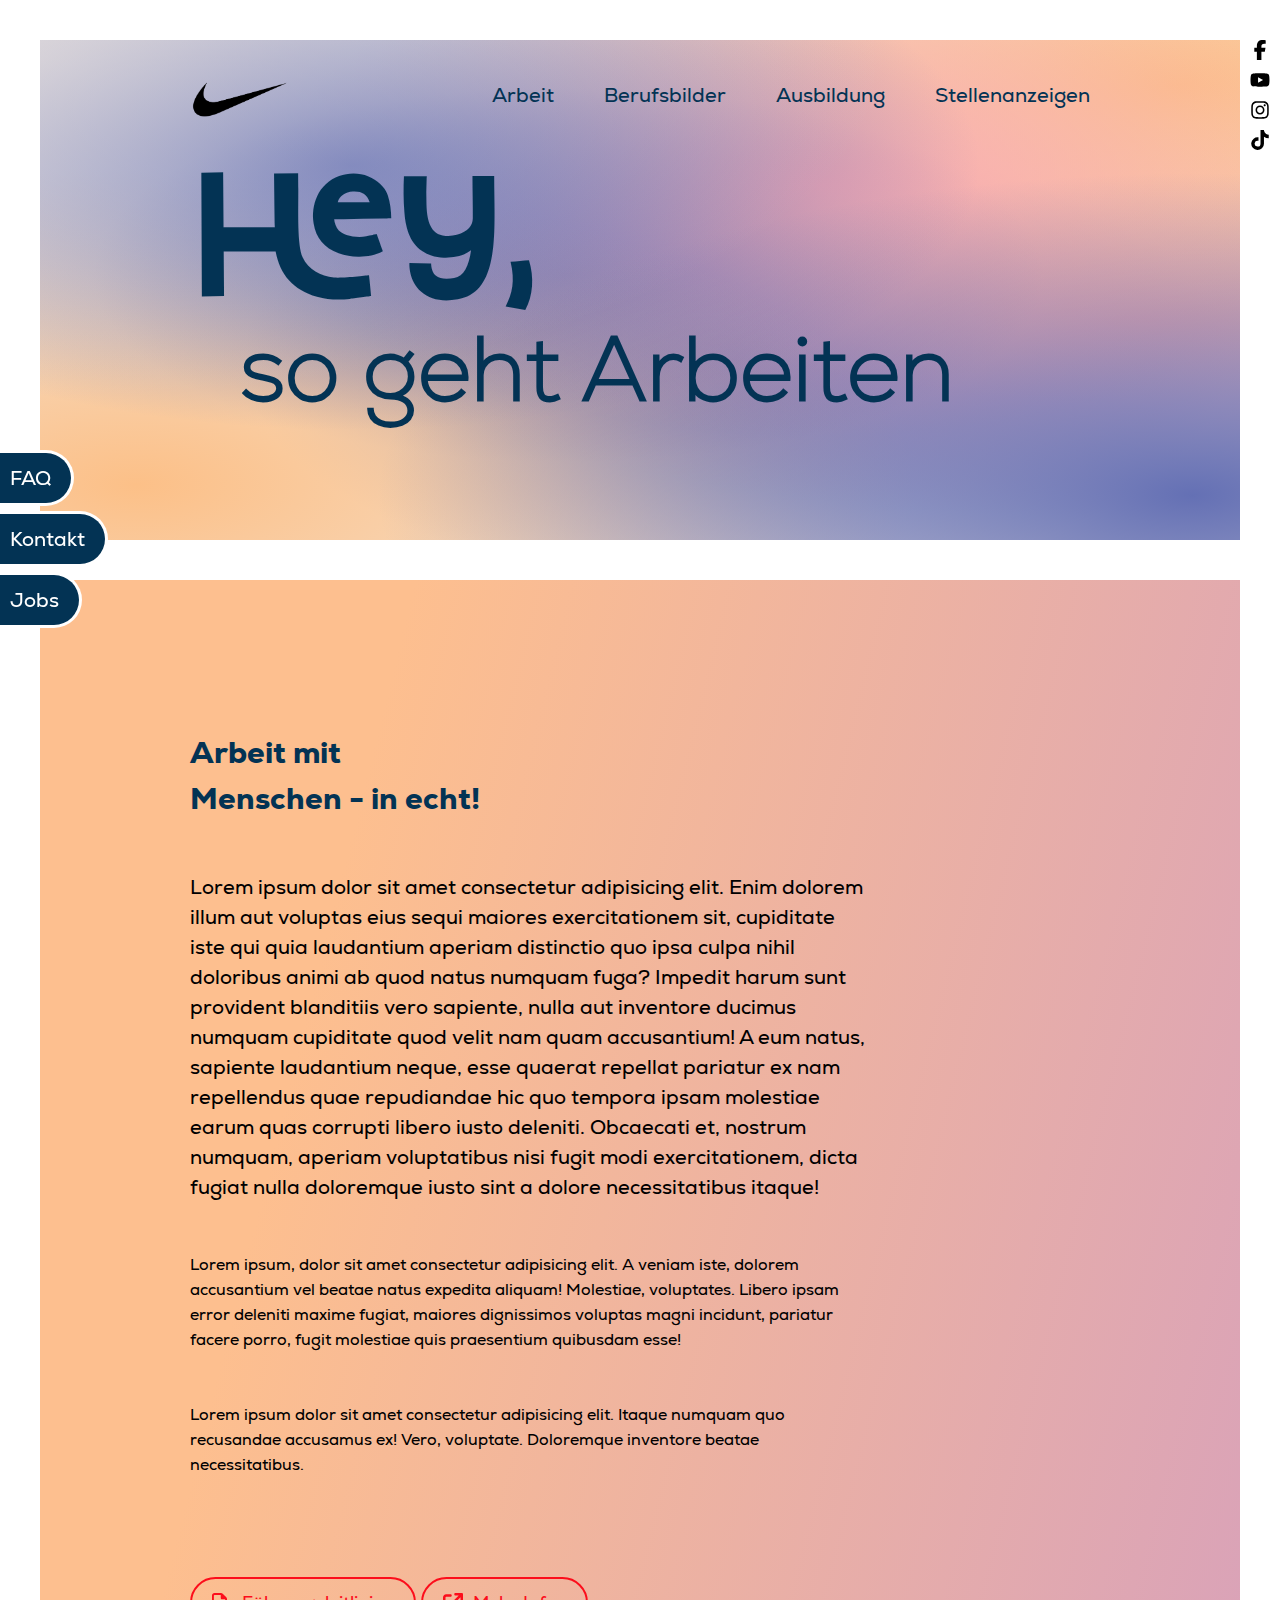
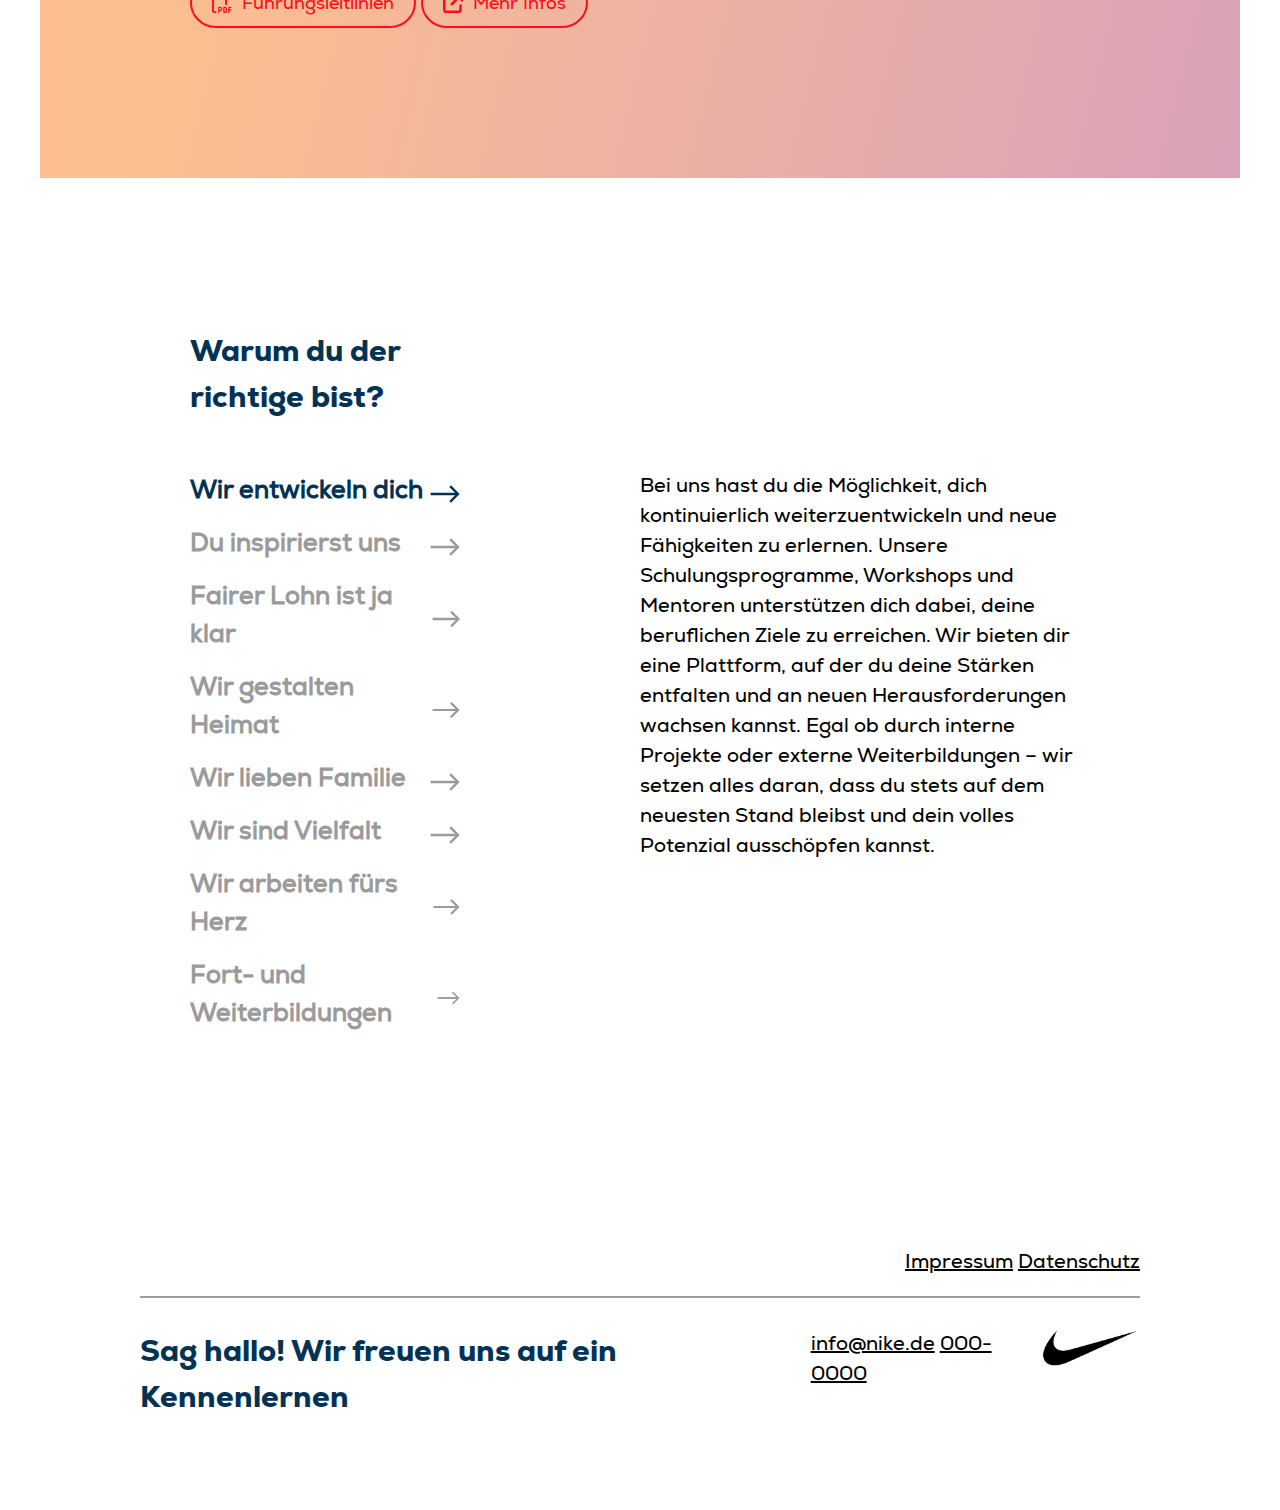
==== commit ba2c3188: "bem + scss + media queries" ====
--- a/pages/unterseite.html
+++ b/pages/unterseite.html
@@ -8,22 +8,22 @@
 </head>
 <body>
     <div class="sidenav">
-        <a href="">FAQ<img src="./../assets/questionmark.svg" alt=""></a>
-        <a href="">Kontakt<img src="./../assets/user.svg" alt=""></a>
-        <a href="">Jobs<img src="./../assets/hands.svg" alt=""></a>
+        <a href="" class="sidenav__link">FAQ<img src="./assets/questionmark.svg" alt=""></a>
+        <a href="" class="sidenav__link">Kontakt<img src="./assets/user.svg" alt=""></a>
+        <a href="" class="sidenav__link">Jobs<img src="./assets/hands.svg" alt=""></a>
     </div>
-    <header class="unterseite">
-        <nav>
-            <a href="./../index.html"><img src="./../assets/nike.png" alt="nike-logo"></a>
-            <ul>
-                <li><a class="nav-active" href="">Arbeit</a></li>
-                <li><a href="">Berufsbilder</a></li>
-                <li><a href="">Ausbildung</a></li>
-                <li><a href="">Stellenanzeigen</a></li>
+    <header class="header unterseite">
+        <nav class="header__nav">
+            <a href="./../index.html"><img src="./../assets/nike.png" alt="nike-logo" class="header__logo"></a>
+            <ul class="header__menu">
+                <li class="header__menu-item nav-active"><a href="./unterseite.html">Arbeit</a></li>
+                <li class="header__menu-item"><a href="">Berufsbilder</a></li>
+                <li class="header__menu-item"><a href="">Ausbildung</a></li>
+                <li class="header__menu-item"><a href="">Stellenanzeigen</a></li>
             </ul>
         </nav>
-        <h1><span>Hey,</span><br>so geht Arbeiten</h1>
-        <div class="clipped-image">
+        <h1 class="header__title"><span>Hey,</span><br>so geht Arbeiten</h1>
+        <div class="header__clipped-image">
             <img src="https://images.unsplash.com/photo-1519698363407-c948d65fbc94?q=80&w=3570&auto=format&fit=crop&ixlib=rb-4.0.3&ixid=M3wxMjA3fDB8MHxwaG90by1wYWdlfHx8fGVufDB8fHx8fA%3D%3D" alt="Background Image">
             <svg xmlns="http://www.w3.org/2000/svg" width="0" height="0">
                 <defs>
@@ -35,20 +35,32 @@
         </div>
     </header>
     <div class="social">
-        <a href=""><img src="./../assets/facebook.svg" alt=""></a>
-        <a href=""><img src="./../assets/youtube.svg" alt=""></a>
-        <a href=""><img src="./../assets/insta.svg" alt=""></a>
-        <a href=""><img src="./../assets/tiktok.svg" alt=""></a>
+        <a href=""><img src="./../assets/facebook.svg" alt="Facebook Icon" class="social__icon"></a>
+        <a href=""><img src="./../assets/youtube.svg" alt="Youtube Icon" class="social__icon"></a>
+        <a href=""><img src="./../assets/insta.svg" alt="Instagram Icon" class="social__icon"></a>
+        <a href=""><img src="./../assets/tiktok.svg" alt="Tiktok Icon class="social__icon"></a>
     </div>
-    <section class="block-mit-hintergrund verlauf-2">
+    <section class="block-mit-hintergrund block-mit-hintergrund--verlauf2">
         <h2>Arbeit mit <br>Menschen - in echt!</h2>
         <p>Lorem ipsum dolor sit amet consectetur adipisicing elit. Enim dolorem illum aut voluptas eius sequi maiores exercitationem sit, cupiditate iste qui quia laudantium aperiam distinctio quo ipsa culpa nihil doloribus animi ab quod natus numquam fuga? Impedit harum sunt provident blanditiis vero sapiente, nulla aut inventore ducimus numquam cupiditate quod velit nam quam accusantium! A eum natus, sapiente laudantium neque, esse quaerat repellat pariatur ex nam repellendus quae repudiandae hic quo tempora ipsam molestiae earum quas corrupti libero iusto deleniti. Obcaecati et, nostrum numquam, aperiam voluptatibus nisi fugit modi exercitationem, dicta fugiat nulla doloremque iusto sint a dolore necessitatibus itaque!</p>
-        <p class="kleiner-text">Lorem ipsum, dolor sit amet consectetur adipisicing elit. A veniam iste, dolorem accusantium vel beatae natus expedita aliquam! Molestiae, voluptates. Libero ipsam error deleniti maxime fugiat, maiores dignissimos voluptas magni incidunt, pariatur facere porro, fugit molestiae quis praesentium quibusdam esse!</p>
-        <p class="kleiner-text">Lorem ipsum dolor sit amet consectetur adipisicing elit. Itaque numquam quo recusandae accusamus ex! Vero, voluptate. Doloremque inventore beatae necessitatibus.</p>
-        <a href="" class="button inverted"><img src="./../assets/pdf.svg" alt=""> Führungsleitlinien</a>
-        <a href="" class="button inverted"><img src="./../assets/arrow-top-right.svg" alt=""> Mehr Infos</a>
+        <p class="block-mit-hintergrund__kleiner-text">Lorem ipsum, dolor sit amet consectetur adipisicing elit. A veniam iste, dolorem accusantium vel beatae natus expedita aliquam! Molestiae, voluptates. Libero ipsam error deleniti maxime fugiat, maiores dignissimos voluptas magni incidunt, pariatur facere porro, fugit molestiae quis praesentium quibusdam esse!</p>
+        <p class="block-mit-hintergrund__kleiner-text">Lorem ipsum dolor sit amet consectetur adipisicing elit. Itaque numquam quo recusandae accusamus ex! Vero, voluptate. Doloremque inventore beatae necessitatibus.</p>
+        <a href="" class="button inverted">
+            <svg xmlns="http://www.w3.org/2000/svg" viewBox="0 0 512 512">
+              <path fill="#FC0D1B" d="M64 464l48 0 0 48-48 0c-35.3 0-64-28.7-64-64L0 64C0 28.7 28.7 0 64 0L229.5 0c17 0 33.3 6.7 45.3 18.7l90.5 90.5c12 12 18.7 28.3 18.7 45.3L384 304l-48 0 0-144-80 0c-17.7 0-32-14.3-32-32l0-80L64 48c-8.8 0-16 7.2-16 16l0 384c0 8.8 7.2 16 16 16zM176 352l32 0c30.9 0 56 25.1 56 56s-25.1 56-56 56l-16 0 0 32c0 8.8-7.2 16-16 16s-16-7.2-16-16l0-48 0-80c0-8.8 7.2-16 16-16zm32 80c13.3 0 24-10.7 24-24s-10.7-24-24-24l-16 0 0 48 16 0zm96-80l32 0c26.5 0 48 21.5 48 48l0 64c0 26.5-21.5 48-48 48l-32 0c-8.8 0-16-7.2-16-16l0-128c0-8.8 7.2-16 16-16zm32 128c8.8 0 16-7.2 16-16l0-64c0-8.8-7.2-16-16-16l-16 0 0 96 16 0zm80-112c0-8.8 7.2-16 16-16l48 0c8.8 0 16 7.2 16 16s-7.2 16-16 16l-32 0 0 32 32 0c8.8 0 16 7.2 16 16s-7.2 16-16 16l-32 0 0 48c0 8.8-7.2 16-16 16s-16-7.2-16-16l0-64 0-64z"/>
+            </svg>
+            Führungsleitlinien
+          </a>
+        
+          <a href="" class="button inverted">
+            <svg xmlns="http://www.w3.org/2000/svg" viewBox="0 0 512 512">
+              <path fill="#FC0D1B" d="M320 0c-17.7 0-32 14.3-32 32s14.3 32 32 32l82.7 0L201.4 265.4c-12.5 12.5-12.5 32.8 0 45.3s32.8 12.5 45.3 0L448 109.3l0 82.7c0 17.7 14.3 32 32 32s32-14.3 32-32l0-160c0-17.7-14.3-32-32-32L320 0zM80 32C35.8 32 0 67.8 0 112L0 432c0 44.2 35.8 80 80 80l320 0c44.2 0 80-35.8 80-80l0-112c0-17.7-14.3-32-32-32s-32 14.3-32 32l0 112c0 8.8-7.2 16-16 16L80 448c-8.8 0-16-7.2-16-16l0-320c0-8.8 7.2-16 16-16l112 0c17.7 0 32-14.3 32-32s-14.3-32-32-32L80 32z"/>
+            </svg>
+            Mehr Infos
+          </a>
         <img src="" alt="">
     </section>
+
     <section class="punkte-mit-infos">
         <h2>Warum du der <br> richtige bist?</h2>
         <div class="tabs">
@@ -174,17 +186,18 @@
             <p>Wir unterstützen dich in deiner beruflichen und persönlichen Weiterbildung. Egal, ob du dich auf ein neues Fachgebiet spezialisieren oder deine Führungskompetenzen ausbauen möchtest – wir bieten dir die passenden Schulungen und Kurse an. Unser breites Angebot an Weiterbildungsmaßnahmen sorgt dafür, dass du stets neue Impulse erhältst und dich stetig weiterentwickeln kannst. Wir glauben, dass Lernen ein lebenslanger Prozess ist und fördern deine berufliche Entwicklung auf allen Ebenen.</p>
         </div>
     </section>
-    <footer>
-        <div class="grau">
-            <a href="">Impressum</a><a href="">Datenschutz</a>
-        </div>
-        <div class="footer-info">
-            <h2>Sag hallo! Wir freuen uns auf ein Kennenlernen</h2>
-            <div class="footer-contact">
+    <footer class="footer">
+        <div class="footer__links footer__links--grau">
+            <a href="">Impressum</a>
+            <a href="">Datenschutz</a>
+        </div>
+        <div class="footer__info">
+            <h2 class="footer__title">Sag hallo! Wir freuen uns auf ein Kennenlernen</h2>
+            <div class="footer__contact">
                 <a href="email">info@nike.de</a>
-                <p>Telefon: <a href="tel:0000000">000-0000</a></p>
-            </div>
-            <img src="./../assets/nike.png" alt="">
+                <a href="tel:0000000">000-0000</a>
+            </div>
+            <img src="../assets/nike.png" alt="" class="footer__logo">
         </div>
     </footer>
     <script src="./../scripts/script.js"></script>
--- a/style/styles.css
+++ b/style/styles.css
@@ -1,498 +1,596 @@
 /* General Settings */
 :root {
-    --primary-color: #FC0D1B;
-    --text-blue: #033354;
-    --text-grey: #9b9b9b;
+  --primary-color: #FC0D1B;
+  --text-blue: #033354;
+  --text-grey: #9b9b9b;
+  --heading-large-size: 90px;
+  --heading-medium-size: 30px;
+  --heading-small-size: 25px;
+  --paragraph-size: 20px;
 }
 
 @font-face {
-    font-family: "nexa-extralight";
-    src: url(./../fonts/nexa/Nexa-ExtraLight.ttf);
-}
-
+  font-family: "nexa-extralight";
+  src: url(./../fonts/nexa/Nexa-ExtraLight.ttf);
+}
 @font-face {
-    font-family: "nexa-heavy";
-    src: url(./../fonts/nexa/Nexa-Heavy.ttf);
-}
-
+  font-family: "nexa-heavy";
+  src: url(./../fonts/nexa/Nexa-Heavy.ttf);
+}
 @font-face {
-    font-family: "nexa-regular";
-    src: url(./../fonts/nexa/Nexa-Regular.ttf);
-}
-
+  font-family: "nexa-regular";
+  src: url(./../fonts/nexa/Nexa-Regular.ttf);
+}
 @font-face {
-    font-family: "kocha";
-    src: url(./../fonts/kocha/Kocha-Clean.otf);
-}
-
+  font-family: "kocha";
+  src: url(./../fonts/kocha/Kocha-Clean.otf);
+}
 /* Base Styles */
 * {
-    margin: 0;
-    padding: 0;
-    box-sizing: border-box;
-    color: black;
-    font-family: "nexa-regular";
-    font-size: 20px;
-}
-
-html {
-    margin: 40px;
-}
-
-img {
-    max-width: 100%;
-    display: block;
-}
-
-/* Typography */
+  margin: 0;
+  padding: 0;
+  box-sizing: border-box;
+  color: black;
+  font-family: "nexa-regular";
+  font-size: 20px;
+}
+* img {
+  max-width: 100%;
+  display: block;
+}
+
+body {
+  margin: 40px;
+}
+
 h1 {
-    font-size: 90px;
-    font-family: "nexa-extralight";
-    color: var(--text-blue);
-    line-height: 90px;
-    padding: 75px 200px;
-    position: relative;
+  font-size: var(--heading-large-size);
+  font-family: "nexa-extralight";
+  color: var(--text-blue);
+  line-height: 90px;
+  padding: 75px 200px;
+  position: relative;
 }
 
 h2 {
-    font-size: 30px;
-    font-family: "nexa-heavy";
-    color: var(--text-blue);
-    margin-bottom: 50px;
+  font-size: var(--heading-medium-size);
+  font-family: "nexa-heavy";
+  color: var(--text-blue);
+  margin-bottom: 50px;
 }
 
 h3 {
-    font-size: 25px;
-    font-family: "nexa-regular";
-    color: var(--text-grey);
+  font-size: var(--heading-small-size);
+  font-family: "nexa-regular";
+  color: var(--text-grey);
 }
 
 p {
-    font-size: 20px;
+  font-size: var(--paragraph-size);
+}
+
+/* Sidenav */
+.sidenav {
+  position: fixed;
+  top: 50%;
+  left: 0;
+  transition: all 0.3s ease;
+  display: flex;
+  flex-direction: column;
+  z-index: 9;
+}
+.sidenav .sidenav__link {
+  background-color: var(--text-blue);
+  border-top-right-radius: 50px;
+  border-bottom-right-radius: 50px;
+  width: fit-content;
+  text-decoration: none;
+  color: white;
+  display: flex;
+  padding: 10px;
+  margin-bottom: 5px;
+  border: 3px solid white;
+  border-left: none;
+  transition: 0.3s;
+}
+.sidenav .sidenav__link:hover {
+  scale: 1.2;
+  transform: translateX(4%);
+}
+.sidenav img {
+  height: 20px;
+  margin: 5px;
+}
+
+/* Social Icons */
+.social {
+  position: absolute;
+  right: 10px;
+  top: 40px;
+}
+.social img {
+  width: 20px;
+  height: 20px;
+  margin-bottom: 10px;
+}
+
+/* Header */
+header {
+  background-color: hsl(31, 43%, 92%);
+  background-image: radial-gradient(at 0% 4%, hsla(30, 43%, 92%, 0.43) 0px, transparent 50%), radial-gradient(at 96% 91%, hsl(231, 35%, 55%) 0px, transparent 50%), radial-gradient(at 26% 25%, hsl(231, 35%, 55%) 0px, transparent 50%), radial-gradient(at 8% 89%, hsl(29, 95%, 76%) 0px, transparent 50%), radial-gradient(at 65% 29%, hsl(353, 86%, 82%) 0px, transparent 50%), radial-gradient(at 44% 47%, hsl(231, 35%, 55%) 0px, transparent 50%), radial-gradient(at 95% 9%, hsl(29, 95%, 76%) 0px, transparent 50%), radial-gradient(at 92% 56%, hsl(353, 86%, 82%) 0px, transparent 50%), radial-gradient(at 58% 64%, hsl(231, 35%, 55%) 0px, transparent 50%);
+  height: 700px;
+  /* Clipped Image */
+}
+header.unterseite {
+  height: 500px;
+}
+header nav {
+  display: flex;
+  justify-content: space-between;
+  padding: 40px 150px;
+}
+header nav img {
+  width: 100px;
+}
+header nav ul {
+  list-style: none;
+  display: flex;
+  gap: 50px;
+}
+header nav ul a {
+  color: var(--text-blue);
+  text-decoration: none;
+}
+header nav ul a.nav-active {
+  text-decoration: underline;
+}
+header h1 span {
+  font-family: "kocha";
+  font-size: 180px;
+  font-weight: 200;
+  color: var(--text-blue);
+  position: absolute;
+  left: 150px;
+  top: 50px;
+}
+header .header__clipped-image {
+  position: absolute;
+  width: 50%;
+  right: 0;
+  top: 250px;
+  z-index: 9;
+}
+header .header__clipped-image img {
+  width: 100%;
+  height: auto;
+  clip-path: url(#clip-path);
+}
+header .header__clipped-image svg {
+  position: absolute;
+  width: 0;
+  height: 0;
+  clip-path: none;
+  overflow: hidden;
+}
+
+/* Text Bunt */
+.text-bunt {
+  padding: 150px;
+}
+.text-bunt p {
+  background: linear-gradient(45deg, #8282AF, #EFBC97);
+  -webkit-background-clip: text;
+  -webkit-text-fill-color: transparent;
+  background-clip: text;
+  width: 65%;
 }
 
 /* Buttons */
 .button {
-    padding: 10px 20px;
-    display: inline-block;
-    background-color: var(--primary-color);
-    color: white;
-    border: none;
-    border-radius: 50px;
-    cursor: pointer;
-    font-size: 18px;
-    text-decoration: none;
-    margin-top: 50px;
-}
-
-.button img {
-    width: 20px;
-    display: inline;
-    transform: translateY(4px);
-    margin-right: 5px;
+  padding: 10px 20px;
+  display: inline-block;
+  background-color: var(--primary-color);
+  color: white;
+  border: 2px solid var(--primary-color);
+  border-radius: 50px;
+  cursor: pointer;
+  font-size: 18px;
+  text-decoration: none;
+  margin-top: 50px;
+}
+.button:hover {
+  background-color: white;
+  color: var(--primary-color);
+  border: 2px solid var(--primary-color);
+}
+.button svg {
+  width: 20px;
+  display: inline;
+  transform: translateY(4px);
+  margin-right: 5px;
+}
+.button:hover svg path {
+  fill: white;
 }
 
 .button.inverted {
-    background-color: transparent;
-    color: var(--primary-color);
-    border: 2px solid var(--primary-color);
-}
-
-/* Header */
-header {
-    background-color: hsla(31, 43%, 92%, 1);
-    background-image: 
-        radial-gradient(at 0% 4%, hsla(30, 43%, 92%, 0.43) 0px, transparent 50%),
-        radial-gradient(at 96% 91%, hsla(231, 35%, 55%, 1) 0px, transparent 50%),
-        radial-gradient(at 26% 25%, hsla(231, 35%, 55%, 1) 0px, transparent 50%),
-        radial-gradient(at 8% 89%, hsla(29, 95%, 76%, 1) 0px, transparent 50%),
-        radial-gradient(at 65% 29%, hsla(353, 86%, 82%, 1) 0px, transparent 50%),
-        radial-gradient(at 44% 47%, hsla(231, 35%, 55%, 1) 0px, transparent 50%),
-        radial-gradient(at 95% 9%, hsla(29, 95%, 76%, 1) 0px, transparent 50%),
-        radial-gradient(at 92% 56%, hsla(353, 86%, 82%, 1) 0px, transparent 50%),
-        radial-gradient(at 58% 64%, hsla(231, 35%, 55%, 1) 0px, transparent 50%);
-    height: 700px;
-}
-
-header.unterseite {
-    height: 500px;
-}
-
-header nav {
-    display: flex;
-    justify-content: space-between;
-    padding: 40px 150px;
-}
-
-header nav img {
-    width: 100px;
-}
-
-header nav ul {
-    list-style: none;
-    display: flex;
-    gap: 50px;
-}
-
-header nav a {
-    color: var(--text-blue);
-    text-decoration: none;
-}
-
-header nav a.nav-active {
-    text-decoration: underline;
-}
-
-header h1 span {
-    font-family: "kocha";
-    font-size: 180px;
-    font-weight: 200;
-    color: var(--text-blue);
-    position: absolute;
-    left: 150px;
-    top: 50px;
-}
-
-/* Sidenav */
-.sidenav {
-    position: fixed;
-    top: 50%;
-    left: 0;
-    transition: all 0.3s ease;
-    display: flex;
-    flex-direction: column;
-    z-index: 9;
-}
-
-.sidenav a {
-    background-color: var(--text-blue);
-    border-top-right-radius: 50px;
-    border-bottom-right-radius: 50px;
-    width: fit-content;
-    text-decoration: none;
-    color: white;
-    display: flex;
-    padding: 10px;
-    margin-bottom: 5px;
-    border: 3px solid white;
-    border-left: none;
-    transition: 0.3s;
-}
-
-.sidenav a:hover {
-    scale: 1.2;
-    transform: translateX(4%);
-}
-
-.sidenav img {
-    height: 20px;
-    margin: 5px;
-}
-
-/* Social Icons */
-.social {
-    position: absolute;
-    right: 10px;
-    top: 40px;
-}
-
-.social img {
-    width: 20px;
-    height: 20px;
-    margin-bottom: 10px;
-}
-
-/* Text Bunt */
-.text-bunt {
-    padding: 150px;
-}
-
-.text-bunt p {
-    background: linear-gradient(45deg, #8282AF, #EFBC97);
-    -webkit-background-clip: text;
-    -webkit-text-fill-color: transparent;
-    background-clip: text;
-    width: 65%;
+  background-color: transparent;
+  color: var(--primary-color);
+  border: 2px solid var(--primary-color);
+}
+.button.inverted:hover {
+  background-color: var(--primary-color);
+  color: white;
+}
+.button.inverted svg path {
+  fill: var(--primary-color);
 }
 
 /* Berufsfelder */
 .berufsfelder {
-    text-align: center;
-    position: relative;
-}
-
-.berufsfelder .slider {
-    position: relative;
-    width: 80%;
-    margin: auto;
-    overflow: hidden;
-}
-
-.berufsfelder .slides {
-    display: flex;
-    transition: transform 0.5s ease-in-out;
-    gap: 25px;
-}
-
-.berufsfelder .slide {
-    flex: 1 0 calc(25% - 25px); 
-    box-sizing: border-box;
-    position: relative;
-}
-
-.berufsfelder .slide img {
-    width: 100%;
-    height: 400px;
-    object-fit: cover;
-    border-radius: 25px;
-}
-
-.berufsfelder .slide .overlay {
-    position: absolute;
-    bottom: 0;
-    height: 100%;
-    border-radius: 25px;
-    width: 100%;
-    opacity: 0;
-    background: linear-gradient(45deg, #8282AF, #EFBC97);
-    transition: all 0.3s;
-}
-
-.berufsfelder .slide:hover .overlay {
-    opacity: 0.9;
-}
-
-.berufsfelder .slide .container {
-    position: absolute;
-    bottom: 20px;
-    width: 80%;
-    left: 20px;
-    display: flex;
-    justify-content: space-between;
-}
-
-.berufsfelder .slide .container img {
-    min-width: 20px;
-    max-width: 50px;
-    height: 20px;
-    transform: translateY(10px);
-}
-
-.berufsfelder .slide .container h3 {
-    color: white;
-}
-
-.berufsfelder .navigation {
-    display: flex;
-    justify-content: center;
-    align-items: center;
-    margin-top: 10px;
-    margin-bottom: 50px;
-}
-
-.berufsfelder .navigation .prev,
-.berufsfelder .navigation .next {
-    color: black;
-    background-color: transparent;
-    border: none;
-    width: 30px;
-    height: 30px;
-    cursor: pointer;
-    font-size: 18px;
-    margin: 0 10px;
-}
-
-.berufsfelder .navigation .prev:hover,
-.berufsfelder .navigation .next:hover {
-    background-color: rgba(0, 0, 0, 0.1);
-    border-radius: 50%;
-}
-
-.berufsfelder .navigation .dots {
-    display: flex;
-    gap: 5px;
-}
-
-.berufsfelder .navigation .dot {
-    display: inline-block;
-    width: 10px;
-    height: 10px;
-    background-color: none;
-    border: 1px solid black;
-    border-radius: 25px;
-    cursor: pointer;
-    transition: width 0.3s ease;
-}
-
-.berufsfelder .navigation .dot:hover {
-    background-color: rgba(0, 0, 0, 0.1);
-}
-
-.berufsfelder .navigation .dot.active {
-    width: 30px;
-    border: 1px solid var(--primary-color);
+  text-align: center;
+  position: relative;
+  width: 80%;
+  margin: auto;
+  margin-bottom: 100px;
+}
+.berufsfelder .swiper-container {
+  display: flex;
+  justify-content: center;
+  align-items: center;
+  margin-top: 10px;
+  margin-bottom: 50px;
+}
+.berufsfelder .swiper-container .swiper-button-next,
+.berufsfelder .swiper-container .swiper-button-prev {
+  position: absolute;
+  top: initial;
+  bottom: -50px;
+}
+.berufsfelder .swiper-container .swiper-button-prev {
+  left: 25%;
+}
+.berufsfelder .swiper-container .swiper-button-next {
+  right: 25%;
+}
+.berufsfelder .swiper-container .swiper-button-prev::after,
+.berufsfelder .swiper-container .swiper-button-next::after {
+  color: black;
+  background-color: transparent;
+  border: none;
+  width: 30px;
+  height: 30px;
+  cursor: pointer;
+  font-size: 18px;
+}
+.berufsfelder .swiper-container .swiper-button-prev::after:hover,
+.berufsfelder .swiper-container .swiper-button-next::after:hover {
+  background-color: rgba(0, 0, 0, 0.1);
+  border-radius: 50%;
+}
+.berufsfelder .swiper-container .swiper-pagination {
+  position: absolute;
+  bottom: -35px;
+}
+.berufsfelder .swiper-container .swiper-pagination .swiper-pagination-bullet {
+  display: inline-block;
+  width: 10px;
+  height: 10px;
+  border: 1px solid black;
+  border-radius: 25px;
+  cursor: pointer;
+  transition: width 0.3s ease;
+}
+.berufsfelder .swiper-container .swiper-pagination .swiper-pagination-bullet.swiper-pagination-bullet-active {
+  width: 30px;
+  border: 1px solid var(--primary-color);
+  background-color: inherit;
+}
+.berufsfelder .swiper-container .swiper-pagination .swiper-pagination-bullet:hover {
+  background-color: rgba(0, 0, 0, 0.1);
+}
+.berufsfelder .swiper-wrapper {
+  position: relative;
+  margin: auto;
+  display: flex;
+  transition: transform 0.5s ease-in-out;
+}
+.berufsfelder .swiper-slide {
+  box-sizing: border-box;
+  position: relative;
+}
+.berufsfelder .swiper-slide img {
+  width: 100%;
+  height: 400px;
+  object-fit: cover;
+  border-radius: 25px;
+}
+.berufsfelder .swiper-slide .slider__overlay {
+  position: absolute;
+  bottom: 0;
+  height: 100%;
+  border-radius: 25px;
+  width: 100%;
+  opacity: 0;
+  background: linear-gradient(45deg, #8282AF, #EFBC97);
+  transition: all 0.3s;
+}
+.berufsfelder .swiper-slide:hover .slider__overlay {
+  opacity: 0.9;
+}
+.berufsfelder .swiper-slide .slider__container {
+  position: absolute;
+  bottom: 20px;
+  width: 80%;
+  left: 20px;
+  display: flex;
+  justify-content: space-between;
+}
+.berufsfelder .swiper-slide .slider__container img {
+  min-width: 20px;
+  max-width: 50px;
+  height: 20px;
+  transform: translateY(10px);
 }
 
 /* Block mit Hintergrund */
 .block-mit-hintergrund {
-    padding: 150px;
-    margin-top: 40px;
-    position: relative;
-    overflow: hidden;
-}
-
-.block-mit-hintergrund.verlauf {
-    background: linear-gradient(284deg, rgba(125, 136, 197, 1) 0%, rgba(201, 214, 255, 1) 75%);
-}
-
-.block-mit-hintergrund.verlauf-2 {
-    background: linear-gradient(284deg, rgba(217, 162, 185, 1) 0%, rgba(253, 191, 143, 1) 75%);
-}
-
+  padding: 150px;
+  margin-top: 40px;
+  position: relative;
+  overflow: hidden;
+}
+.block-mit-hintergrund.block-mit-hintergrund--verlauf {
+  background: linear-gradient(284deg, rgb(125, 136, 197) 0%, rgb(201, 214, 255) 75%);
+}
+.block-mit-hintergrund.block-mit-hintergrund--verlauf2 {
+  background: linear-gradient(284deg, rgb(217, 162, 185) 0%, rgb(253, 191, 143) 75%);
+}
 .block-mit-hintergrund p {
-    margin-top: 50px;
-    margin-bottom: 50px;
-    width: 75%;
-}
-
-.block-mit-hintergrund .kleiner-text {
-    font-size: 16px;
-}
-
-.block-mit-hintergrund .schmal {
-    width: 50%;
-}
-
-.block-mit-hintergrund .menschen {
-    position: absolute;
-    top: 0;
-    right: -150px;
+  margin-top: 50px;
+  margin-bottom: 50px;
+  width: 75%;
+}
+.block-mit-hintergrund .block-mit-hintergrund__kleiner-text {
+  font-size: 16px;
+}
+.block-mit-hintergrund .block-mit-hintergrund__text--schmal {
+  width: 50%;
+}
+.block-mit-hintergrund .block-mit-hintergrund__image {
+  position: absolute;
+  top: 0;
+  right: -150px;
 }
 
 /* Footer */
 footer {
-    margin-inline: 100px;
-    margin-top: 50px;
-}
-
-footer .grau {
-    text-align: right;
-    padding-bottom: 20px;
-    border-bottom: 2px solid var(--text-grey);
-}
-
-footer .grau a {
-    color: var(--text-grey);
-    text-decoration: none;
-    padding-left: 40px;
-}
-
-footer .footer-info {
-    padding-top: 30px;
-    display: flex;
-    justify-content: space-between;
-}
-
-footer .footer-info .footer-contact {
-    display: flex;
-    flex-direction: column;
-}
-
-footer .footer-info img {
-    width: 100px;
-    height: 40px;
+  margin-inline: 100px;
+  margin-top: 50px;
+}
+footer .footer__links--grau {
+  text-align: right;
+  padding-bottom: 20px;
+  border-bottom: 2px solid var(--text-grey);
+}
+footer .foort__links--grau a {
+  color: var(--text-grey);
+  text-decoration: none;
+  padding-left: 40px;
+}
+footer .footer__info {
+  padding-top: 30px;
+  display: flex;
+  justify-content: space-between;
+}
+footer .footer__info .footer-contact {
+  display: flex;
+  flex-direction: column;
+}
+footer .footer__info img {
+  width: 100px;
+  height: 40px;
 }
 
 /* Punkte mit Infos */
 .punkte-mit-infos {
-    padding: 150px;
+  padding: 150px;
+  display: grid;
+  grid-template-columns: 1fr 1fr;
+}
+.punkte-mit-infos h2 {
+  grid-column: 1/3;
+  margin-bottom: 50px;
+}
+.punkte-mit-infos .tabs .tablink:hover {
+  color: var(--primary-color);
+  cursor: pointer;
+}
+.punkte-mit-infos .tabs .tablink:focus {
+  outline: none;
+}
+.punkte-mit-infos .tabs .tablink.active {
+  color: var(--text-blue);
+}
+.punkte-mit-infos .tabs .img-headline {
+  display: flex;
+  justify-content: space-between;
+  margin-right: 40%;
+  margin-bottom: 15px;
+}
+.punkte-mit-infos .tabs .img-headline svg {
+  width: 30px;
+  transform: translateY(5px);
+}
+.punkte-mit-infos .tabcontent {
+  display: none;
+  opacity: 0;
+  visibility: hidden;
+  transition: opacity 0.3s ease, visibility 0.3s ease;
+}
+.punkte-mit-infos .tabcontent.active {
+  display: block;
+  opacity: 1;
+  visibility: visible;
+}
+
+.arrow .arrow-path {
+  fill: #9b9b9b;
+  stroke: #9b9b9b;
+  stroke-width: 1;
+  /* Hover effect */
+}
+.tablink:hover + .arrow .arrow-path {
+  fill: var(--primary-color);
+  stroke: var(--primary-color);
+}
+.tablink.active + .arrow .arrow-path {
+  fill: var(--text-blue);
+  stroke: var(--text-blue);
+}
+
+@media only screen and (max-width: 1260px) {
+  header .header__clipped-image {
+    top: 310px;
+  }
+  .block-mit-hintergrund .block-mit-hintergrund__image {
+    width: 60%;
+    top: 150px;
+  }
+  .text-bunt p {
+    width: 90%;
+  }
+}
+@media only screen and (max-width: 768px) {
+  :root {
+    --heading-large-size: 60px;
+    --heading-medium-size: 24px;
+    --heading-small-size: 20px;
+    --paragraph-size: 18px;
+  }
+  body {
+    margin: 0;
+  }
+  h1 {
+    font-size: 50px;
+    line-height: 50px;
+  }
+  .social {
+    right: 0;
+    top: 15px;
+    display: flex;
+    flex-direction: row;
+    gap: 10px;
+    margin-right: 10px;
+  }
+  .sidenav {
+    top: 60%;
+  }
+  header {
+    height: 100vh;
+    overflow: hidden;
+    position: relative;
+  }
+  header.unterseite {
+    height: 100vh;
+  }
+  header .header__clipped-image {
+    top: 15px;
+    right: -200px;
+    width: 160%;
+    overflow: hidden;
+  }
+  header nav {
+    padding: 10px;
+    flex-direction: column;
+    position: relative;
+    z-index: 99;
+  }
+  header nav img {
+    width: 80px;
+  }
+  header nav ul {
+    flex-direction: row;
+    gap: 15px;
+  }
+  header nav ul a {
+    font-size: 0.7rem;
+    z-index: 12;
+  }
+  header h1 {
+    padding-top: 380px;
+    padding-left: 130px;
+    padding-right: 0;
+  }
+  header h1 span {
+    font-size: 120px;
+    position: absolute;
+    left: 90px;
+    top: 360px;
+  }
+  .text-bunt {
+    padding: 50px;
+  }
+  .text-bunt p {
+    width: 100%;
+  }
+  .block-mit-hintergrund {
+    padding: 50px;
+  }
+  .block-mit-hintergrund p, .block-mit-hintergrund .block-mit-hintergrund__text--schmal, .block-mit-hintergrund .block-mit-hintergrund__kleiner-text {
+    width: 100%;
+  }
+  .block-mit-hintergrund .block-mit-hintergrund__image {
+    right: 0;
+    top: -30px;
+    transform: translatex(50%);
+  }
+  .sidenav {
+    top: 94%;
+    width: 100%;
+    height: fit-content;
+    display: flex;
+    flex-direction: row;
+    justify-content: space-around;
+    z-index: 9;
+    background-color: #033354;
+  }
+  .sidenav .sidenav__link {
+    border: none;
+  }
+  footer {
+    margin-inline: 10px;
+    margin-top: 25px;
+    margin-bottom: 25px;
+  }
+  footer .footer__info {
+    padding-top: 30px;
     display: grid;
-    grid-template-columns: 1fr 1fr;
-}
-
-.punkte-mit-infos h2 {
-    grid-column: 1 / 3;
-    margin-bottom: 50px;
-}
-
-.punkte-mit-infos .tabs .tablink:hover {
-    color: var(--primary-color);
-    cursor: pointer;
-}
-
-.punkte-mit-infos .tabs .tablink:focus {
-    outline: none;
-}
-
-.punkte-mit-infos .tabs .tablink.active {
-    color: var(--text-blue);
-}
-
-.punkte-mit-infos .tabs .img-headline {
-    display: flex;
-    justify-content: space-between;
-    margin-right: 40%;
-    margin-bottom: 15px;
-}
-
-.punkte-mit-infos .tabs .img-headline svg {
-    width: 30px;
-    transform: translateY(5px);
-}
-
-.punkte-mit-infos .tabcontent {
-    opacity: 0;
-    transition: opacity 0.3s ease, visibility 0.3s ease;
-}
-
-.arrow-path {
-    fill: #9b9b9b; 
-    stroke: #9b9b9b; 
-    stroke-width: 1; 
-}
-/* Hover effect */
-.tablink:hover + .arrow .arrow-path {
-    fill: var(--primary-color); 
-    stroke: var(--primary-color); 
-}
-.tablink.active + .arrow .arrow-path {
-    fill: var(--text-blue); /* Change to the active color */
-    stroke: var(--text-blue);
-}
-
-.punkte-mit-infos .tabcontent.active {
+    grid-template-columns: 2fr 1fr;
+  }
+  footer .footer__info h2 {
+    grid-row: 1/3;
+  }
+  .punkte-mit-infos {
+    padding: 50px;
     display: block;
-    opacity: 1;
-    visibility: visible;
-}
-
-.punkte-mit-infos .tabcontent {
-    display: none;
-    opacity: 0;
-    visibility: hidden;
-    transition: opacity 0.3s ease, visibility 0.3s ease;
-}
-
-/* Clipped Image */
-.clipped-image {
-    position: absolute;
-    width: 700px;
-    height: auto;
-    right: 0;
-    top: 250px;
-    z-index: 9;
-}
-
-.clipped-image img {
-    width: 100%;
-    height: auto;
-    clip-path: url(#clip-path);
-}
-
-.clipped-image svg {
-    position: absolute;
-    width: 0;
-    height: 0;
-    clip-path: none;
-    overflow: hidden;
-}+  }
+  .punkte-mit-infos .tabs {
+    flex-direction: column;
+  }
+  .punkte-mit-infos .tabs .img-headline {
+    margin-right: 0;
+    margin-bottom: 10px;
+  }
+  .punkte-mit-infos .tabcontent {
+    margin-top: 10px;
+  }
+  .berufsfelder .swiper-container .swiper-button-prev {
+    left: 10%;
+  }
+  .berufsfelder .swiper-container .swiper-button-next {
+    right: 10%;
+  }
+}
+
+/*# sourceMappingURL=styles.css.map */
